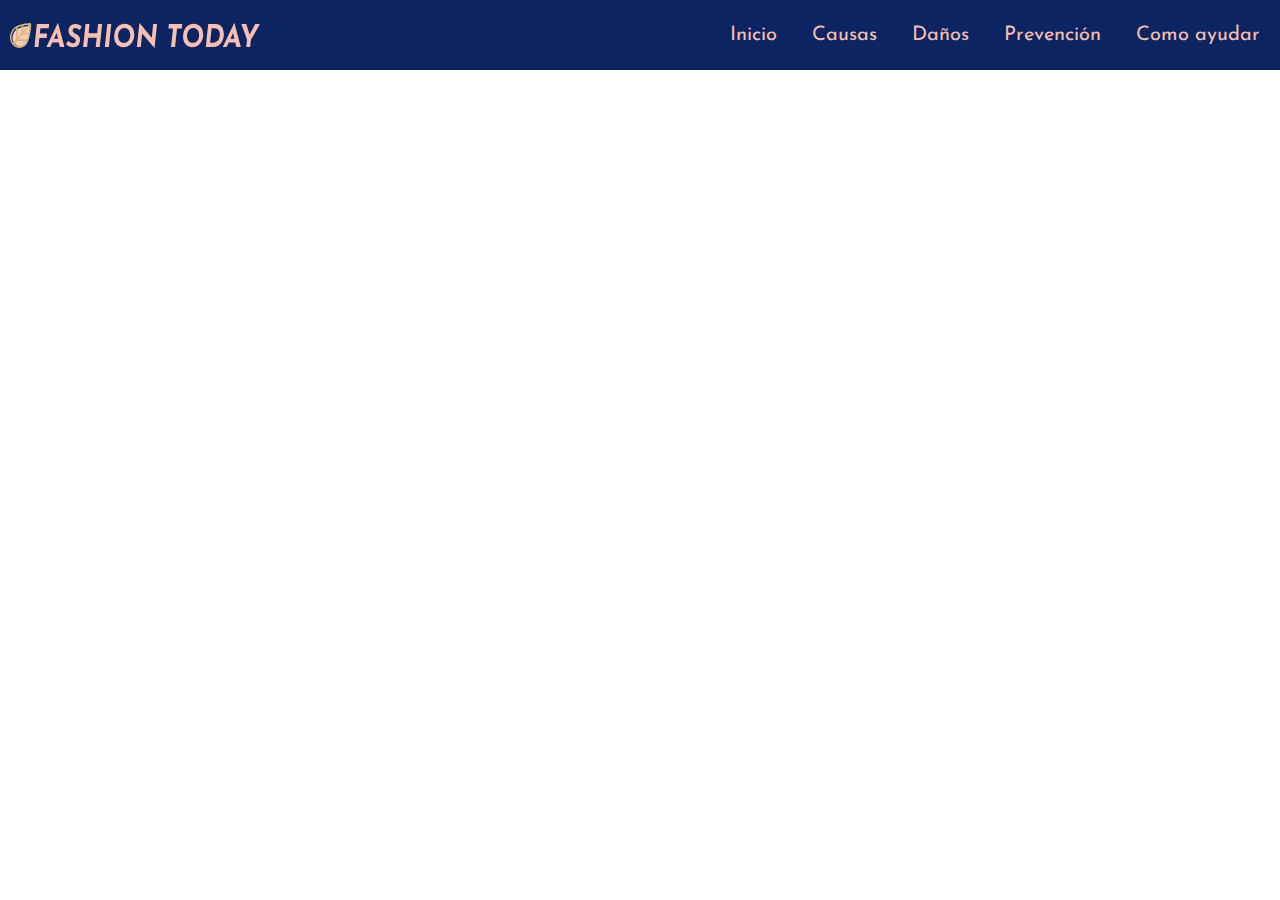
==== index.html @ 8b867f00 "Add files via upload" ====
<!DOCTYPE html>
<html lang="es">
<head>
    <meta charset="UTF-8">
    <meta http-equiv="X-UA-Compatible" content="IE=edge">
    <meta name="viewport" content="width=device-width, initial-scale=1.0">
    <title>Fashion Today</title>
    <!-- Custon Style -->
    <link rel="stylesheet" href="style.css">
    <!-- Icono -->
    <link rel="icon" href="media/HojaLogo.png">
    <!-- Josefin Sans -->
    <link rel="preconnect" href="https://fonts.googleapis.com">
    <link rel="preconnect" href="https://fonts.gstatic.com" crossorigin>
    <link href="https://fonts.googleapis.com/css2?family=Josefin+Sans&display=swap" rel="stylesheet">
    
</head>
<body>
    <div class="nav-container">
        <nav class="seccion1-nav">
            <div class="seccion1-img">
                <svg class="nav-img" xmlns="http://www.w3.org/2000/svg" xmlns:xlink="http://www.w3.org/1999/xlink" viewBox="306.2462 257.6844 651.5076 55.6311" width="651.5076" height="55.6311" preserveAspectRatio="none"><defs/><style>.companyName01f281cb-2242-438c-acd5-b2efd88cdcb4 {fill:#F7BFB2;fill-opacity:1;}.icon101f281cb-2242-438c-acd5-b2efd88cdcb4 {fill:#FDC8BC;fill-opacity:1;}.icon201f281cb-2242-438c-acd5-b2efd88cdcb4 {fill:#D2BB7A;fill-opacity:1;}.icon3-str01f281cb-2242-438c-acd5-b2efd88cdcb4 {stroke:#8F8F8F;stroke-opacity:1;}.icon301f281cb-2242-438c-acd5-b2efd88cdcb4 {fill:#8F8F8F;fill-opacity:1;}</style><g opacity="1" transform="rotate(0 369.8771 257.6844)"> <svg width="587.8767" height="55.6311" x="369.8771" y="257.6844" version="1.1" preserveAspectRatio="none" viewBox="2.6 -30.6 336.03999999999996 31.8"> <g transform="matrix(1 0 0 1 0 0)" class="companyName01f281cb-2242-438c-acd5-b2efd88cdcb4"><path id="id-01f281cb-2242-438c-acd5-b2efd88cdcb4D6z1nYkh13" d="M6.20-29.44L24.60-29.44L23.92-23.92L11.52-23.92L10.72-17.12L21.44-17.12L20.72-11.56L10-11.56L8.60 0L2.60 0L6.20-29.44Z M40.60 0L39.04-5.76L29.28-5.76L26.16 0L20.44 0L37.48-30.60L37.80-30.60L47.32 0L40.60 0ZM31.88-10.64L37.72-10.64L35.76-17.80L31.88-10.64Z M70.28-21.80Q66.36-24.32 63.44-24.32L63.44-24.32Q59.84-24.32 59.48-21.52L59.48-21.52Q59.28-20.12 60.68-18.96Q62.08-17.80 64.56-16.72L64.56-16.72Q67.36-15.44 68.96-13.72Q70.56-12 70.56-8.96L70.56-8.96Q70.56-8.04 70.48-7.56L70.48-7.56Q70.20-5.40 68.92-3.62Q67.64-1.84 65.42-0.78Q63.20 0.28 60.32 0.28L60.32 0.28Q57.48 0.28 54.72-0.68Q51.96-1.64 49.68-3.52L49.68-3.52L52.80-7.88Q54.28-6.56 56.32-5.72Q58.36-4.88 59.96-4.88L59.96-4.88Q61.72-4.88 62.98-5.58Q64.24-6.28 64.44-7.92L64.44-7.92Q64.68-10.20 60.64-12.12L60.64-12.12Q58.44-13.16 56.98-14.08Q55.52-15 54.44-16.54Q53.36-18.08 53.36-20.28L53.36-20.28Q53.36-20.64 53.44-21.44L53.44-21.44Q53.88-25.24 56.66-27.40Q59.44-29.56 63.64-29.48L63.64-29.48Q66.88-29.28 68.98-28.42Q71.08-27.56 73.04-26.08L73.04-26.08L70.28-21.80Z M103.48-29.44L99.88 0L93.88 0L95.36-11.96L82.60-11.96L81.12 0L75.12 0L78.72-29.44L84.72-29.44L83.28-17.64L96.04-17.64L97.48-29.44L103.48-29.44Z M111.12-29.44L117.12-29.44L113.52 0L107.52 0L111.12-29.44Z M135.40 0.28Q131.84 0.28 128.60-1.24Q125.36-2.76 123.32-5.90Q121.28-9.04 121.28-13.72L121.28-13.72Q121.28-17.48 123.10-21.18Q124.92-24.88 128.56-27.30Q132.20-29.72 137.28-29.72L137.28-29.72Q140.84-29.72 144.08-28.20Q147.32-26.68 149.36-23.54Q151.40-20.40 151.40-15.72L151.40-15.72Q151.40-11.96 149.58-8.26Q147.76-4.56 144.12-2.14Q140.48 0.28 135.40 0.28L135.40 0.28ZM135.48-5.32Q138.88-5.32 141.12-6.86Q143.36-8.40 144.38-10.70Q145.40-13 145.40-15.40L145.40-15.40Q145.40-17.72 144.32-19.72Q143.24-21.72 141.32-22.92Q139.40-24.12 137.04-24.12L137.04-24.12Q133.64-24.12 131.44-22.60Q129.24-21.08 128.26-18.76Q127.28-16.44 127.28-14.04L127.28-14.04Q127.28-11.72 128.32-9.72Q129.36-7.72 131.24-6.52Q133.12-5.32 135.48-5.32L135.48-5.32Z M179.48-29.44L185.32-29.44L181.56 1.20L181.40 1.20L163.08-17.40L161.08 0L155.20 0L158.96-30.60L159.20-30.60L177.44-11.68L179.48-29.44Z M202.96-29.44L222.80-29.44L222.08-23.72L215.04-23.72L212.12 0L206.12 0L209.04-23.72L202.24-23.72L202.96-29.44Z M238.04 0.28Q234.48 0.28 231.24-1.24Q228-2.76 225.96-5.90Q223.92-9.04 223.92-13.72L223.92-13.72Q223.92-17.48 225.74-21.18Q227.56-24.88 231.20-27.30Q234.84-29.72 239.92-29.72L239.92-29.72Q243.48-29.72 246.72-28.20Q249.96-26.68 252-23.54Q254.04-20.40 254.04-15.72L254.04-15.72Q254.04-11.96 252.22-8.26Q250.40-4.56 246.76-2.14Q243.12 0.28 238.04 0.28L238.04 0.28ZM238.12-5.32Q241.52-5.32 243.76-6.86Q246-8.40 247.02-10.70Q248.04-13 248.04-15.40L248.04-15.40Q248.04-17.72 246.96-19.72Q245.88-21.72 243.96-22.92Q242.04-24.12 239.68-24.12L239.68-24.12Q236.28-24.12 234.08-22.60Q231.88-21.08 230.90-18.76Q229.92-16.44 229.92-14.04L229.92-14.04Q229.92-11.72 230.96-9.72Q232-7.72 233.88-6.52Q235.76-5.32 238.12-5.32L238.12-5.32Z M257.88 0L261.48-29.44L271.88-29.44Q276.40-29.44 279.28-27.64Q282.16-25.84 283.46-22.92Q284.76-20 284.76-16.44L284.76-16.44Q284.76-15.36 284.64-14.20L284.64-14.20Q284.16-9.96 281.96-6.72Q279.76-3.48 276.44-1.74Q273.12 0 269.40 0L269.40 0L257.88 0ZM264.36-5.60L269.08-5.60Q273.08-5.60 275.66-7.92Q278.24-10.24 278.72-14.60L278.72-14.60Q278.84-15.44 278.84-16.20L278.84-16.20Q278.84-19.12 277.58-20.82Q276.32-22.52 274.60-23.20Q272.88-23.88 271.32-23.88L271.32-23.88L266.60-23.88L264.36-5.60Z M303.36 0L301.80-5.76L292.04-5.76L288.92 0L283.20 0L300.24-30.60L300.56-30.60L310.08 0L303.36 0ZM294.64-10.64L300.48-10.64L298.52-17.80L294.64-10.64Z M331.48-29.44L338.64-29.44L325.12-9.16L324.00 0L318.20 0L319.32-9.16L310.96-29.44L318.12-29.44L323.20-15.84L331.48-29.44Z"/></g> </svg> </g><g opacity="1" transform="rotate(0 306.2462 257.6844)"> <svg width="55.6309" height="55.6311" x="306.2462" y="257.6844" version="1.1" preserveAspectRatio="none" viewBox="40.99957275390625 40.999942779541016 117.99992370605467 118.00006103515624"> <g transform="matrix(1 0 0 1 0 0)"><g><path d="M129.032 136.545c-17.903 17.896-44.485 20.339-62.081 2.749s-15.153-44.162 2.75-62.059c8.024-8.021 24.401-14.232 41.244-17.434 20.737-3.942 37.791-4.841 37.791-4.841 1.498-.079 2.636 1.08 2.53 2.576.001 0-4.331 61.113-22.234 79.009z" data-color="1" class="icon101f281cb-2242-438c-acd5-b2efd88cdcb4"/><path d="M157.157 42.921c-1.294-1.316-3.129-1.993-5.001-1.915-.82.044-20.376 1.113-44.02 5.608-21.76 4.136-40.135 11.987-49.155 21.004-22.721 22.712-24.069 55.618-3.136 76.543C65.774 154.086 78.398 159 91.354 159c14.357 0 29.119-6.036 41.062-17.974 21.249-21.241 26.36-90.149 26.567-93.074.132-1.881-.533-3.714-1.826-5.031zm-43.959 11.076c12.683-2.266 24.031-3.532 31.254-4.193l-31.254 31.242V53.997zm-8.181 35.227L82.743 111.49V62.444c6.479-2.694 14.041-5.025 22.274-6.836v33.616zm5.764 5.802h32.882c-1.777 7.763-3.95 15.466-6.585 22.266H88.507l22.274-22.266zm8.181-8.178l31.069-31.058c-.795 7.421-2.248 18.91-4.63 31.058h-26.439zM64.765 73.399c2.46-2.459 5.782-4.831 9.797-7.049v53.317l-15.675 15.669c-14.666-17.675-12.465-43.599 5.878-61.937zm61.866 61.845c-18.345 18.335-44.279 20.534-61.96 5.875l15.655-15.649h53.095c-2.038 3.917-4.29 7.275-6.79 9.774z" data-color="2" class="icon201f281cb-2242-438c-acd5-b2efd88cdcb4"/></g></g> </svg> </g></svg>
            </div>
            <div class="iconContainer">
                <i class="icono fas fa-list"></i>
            </div>
            <div class="aContainer">
                <a class="nav-item" href="#">Inicio</a>
                <a class="nav-item portafolio" href="#portafolio">Causas</a>
                <a class="nav-item" href="#skillSet">Daños</a>
                <a class="nav-item" href="#contacto">Prevención</a> 
                <a class="nav-item" href="#contacto">Como ayudar</a> 
            </div>
        </nav>
    </div>
    
    <!-- <header class="showcase-img">
        <div class="showcase-p">
            <h2>Daños que causa la producción masiva en la actualidad</h2>
            <p>Lorem ipsum dolor sit, amet consectetur adipisicing elit. Earum labore officiis laboriosam eos eaque cupiditate</p>
        </div>
    </header>
    
    <div class="seccion1">
        <h2>¿Qué es la produccion masiva? </h2>
        <p>Lorem ipsum dolor sit amet consectetur adipisicing elit. Ab, deleniti corporis, vero minima temporibus quo adipisci incidunt repudiandae sint</p>

    </div>
     -->

    <script src="main.js"></script>
</body>
</html>
---- style.css ----
*{
    margin: 0;
    padding: 0;
    box-sizing: border-box;
    font-family: 'Josefin Sans', sans-serif;
}
:root{
    --a: #FD7272;
    --b:#FC427B;
    --c:#ffcccc;
    --d:#A3CB38;
    --e:#f8c291;
    --f:#b8e994;
    --g:#0c2461;
    --h:#F8EFBA;
    --i:#B33771;

    --j:#b8e994;
    --k:#f8c291;
    --l:#ffb8b8;
    --m:;
    --n:;
    --o:;
    --p:;
    --colorLogo: rgb(247,191,178);



    --letra-header:#f5f6fa;
    --color-electromagnet:#2f3640;
    --color-electromagnet2:#474e56;
    --desenfoque-color:rgba(1,1,1,0.5);
    --color-nav:rgb(1,7,14);   
    --desenfoque-blur:blur(10px);
    --size-Titulos:35px;
    --html-bar:40%;
    --css-bar:35%;
    --js-bar:15%;
}
/* Navegacion */

.seccion1{
    position: sticky; /*Esto sirve para agregar un nav fijo cuando llegue a cierta posicion*/
    top: 0;
}
.seccion1-nav{
    background: var(--g);
    height: 70px;
    text-align: right;

    display: flex;
    align-items: center;
}
.nav-img{
    width: 250px;
    height: 25px;
    margin-left: 10px;
}
.seccion1-img{
    display: flex;
    align-items:center;
    flex-grow: 1;
}
.nav-item{
    font-size: 20px;
    text-decoration: none;
    color: var(--colorLogo);
    padding: 5px 10px 5px 10px;
    margin-right: 10px;
    transition: .2s;
}
.nav-item:hover{
    border-bottom: 4px solid white;
    border-radius: 3px;
    background:var(--colorLogo);
    color: white;
}
.iconContainer{
    visibility: hidden;
}







/* .showcase-img{
    background: url("media/fondoProduccion.jpg") no-repeat center center/cover ;
    height: 300px;
    width: 70%;
    margin: 0 auto;
    border-radius: 8px;
}
.showcase-p{
    color:  rgb(48,44,77);
    width: 100%;
    margin: 0 auto;
} */
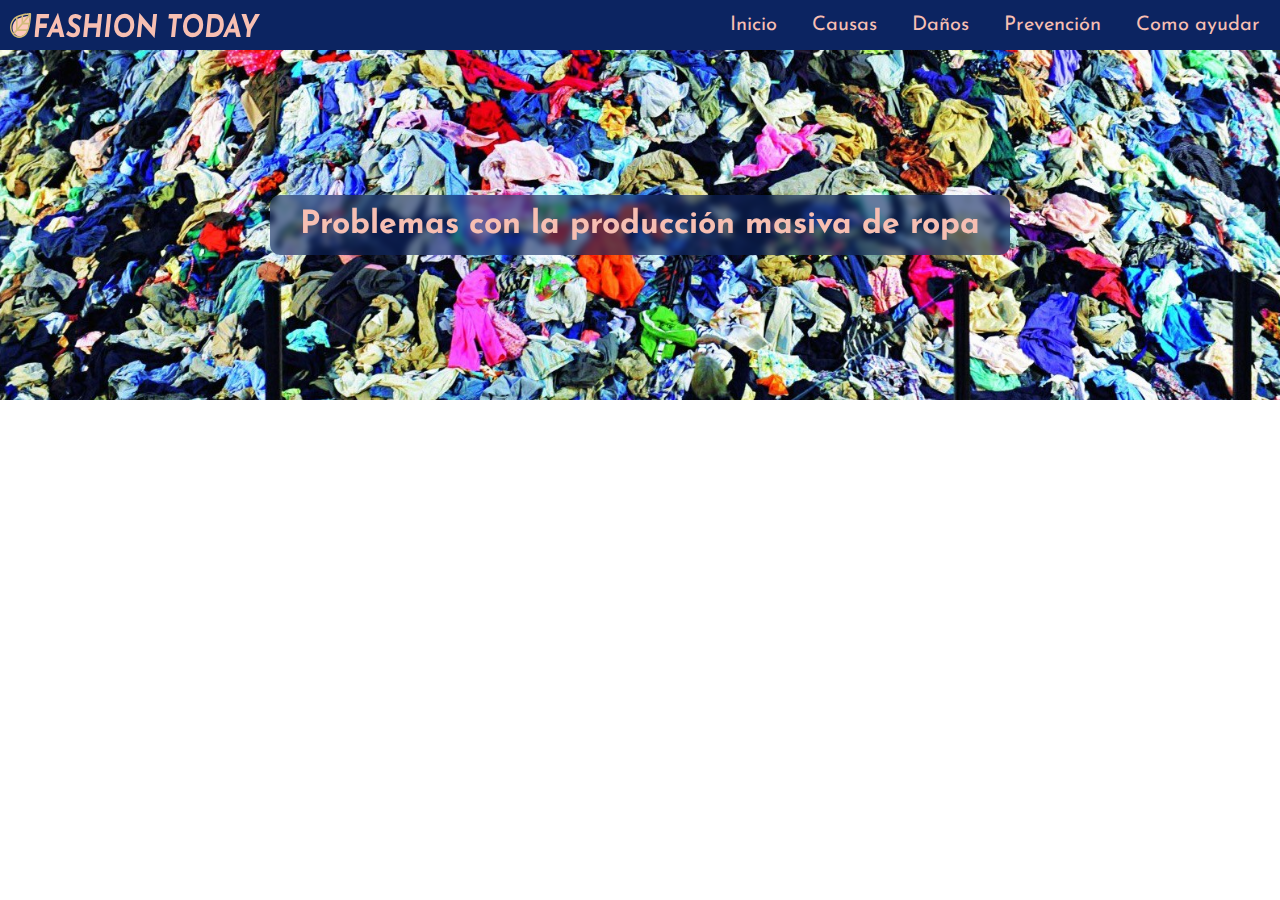
==== commit 248ab986: "Add files via upload" ====
--- a/index.html
+++ b/index.html
@@ -13,6 +13,8 @@
     <link rel="preconnect" href="https://fonts.googleapis.com">
     <link rel="preconnect" href="https://fonts.gstatic.com" crossorigin>
     <link href="https://fonts.googleapis.com/css2?family=Josefin+Sans&display=swap" rel="stylesheet">
+    <!-- Font awesome -->
+    <link rel="stylesheet" href="https://cdnjs.cloudflare.com/ajax/libs/font-awesome/5.15.3/css/all.min.css">
     
 </head>
 <body>
@@ -20,6 +22,9 @@
         <nav class="seccion1-nav">
             <div class="seccion1-img">
                 <svg class="nav-img" xmlns="http://www.w3.org/2000/svg" xmlns:xlink="http://www.w3.org/1999/xlink" viewBox="306.2462 257.6844 651.5076 55.6311" width="651.5076" height="55.6311" preserveAspectRatio="none"><defs/><style>.companyName01f281cb-2242-438c-acd5-b2efd88cdcb4 {fill:#F7BFB2;fill-opacity:1;}.icon101f281cb-2242-438c-acd5-b2efd88cdcb4 {fill:#FDC8BC;fill-opacity:1;}.icon201f281cb-2242-438c-acd5-b2efd88cdcb4 {fill:#D2BB7A;fill-opacity:1;}.icon3-str01f281cb-2242-438c-acd5-b2efd88cdcb4 {stroke:#8F8F8F;stroke-opacity:1;}.icon301f281cb-2242-438c-acd5-b2efd88cdcb4 {fill:#8F8F8F;fill-opacity:1;}</style><g opacity="1" transform="rotate(0 369.8771 257.6844)"> <svg width="587.8767" height="55.6311" x="369.8771" y="257.6844" version="1.1" preserveAspectRatio="none" viewBox="2.6 -30.6 336.03999999999996 31.8"> <g transform="matrix(1 0 0 1 0 0)" class="companyName01f281cb-2242-438c-acd5-b2efd88cdcb4"><path id="id-01f281cb-2242-438c-acd5-b2efd88cdcb4D6z1nYkh13" d="M6.20-29.44L24.60-29.44L23.92-23.92L11.52-23.92L10.72-17.12L21.44-17.12L20.72-11.56L10-11.56L8.60 0L2.60 0L6.20-29.44Z M40.60 0L39.04-5.76L29.28-5.76L26.16 0L20.44 0L37.48-30.60L37.80-30.60L47.32 0L40.60 0ZM31.88-10.64L37.72-10.64L35.76-17.80L31.88-10.64Z M70.28-21.80Q66.36-24.32 63.44-24.32L63.44-24.32Q59.84-24.32 59.48-21.52L59.48-21.52Q59.28-20.12 60.68-18.96Q62.08-17.80 64.56-16.72L64.56-16.72Q67.36-15.44 68.96-13.72Q70.56-12 70.56-8.96L70.56-8.96Q70.56-8.04 70.48-7.56L70.48-7.56Q70.20-5.40 68.92-3.62Q67.64-1.84 65.42-0.78Q63.20 0.28 60.32 0.28L60.32 0.28Q57.48 0.28 54.72-0.68Q51.96-1.64 49.68-3.52L49.68-3.52L52.80-7.88Q54.28-6.56 56.32-5.72Q58.36-4.88 59.96-4.88L59.96-4.88Q61.72-4.88 62.98-5.58Q64.24-6.28 64.44-7.92L64.44-7.92Q64.68-10.20 60.64-12.12L60.64-12.12Q58.44-13.16 56.98-14.08Q55.52-15 54.44-16.54Q53.36-18.08 53.36-20.28L53.36-20.28Q53.36-20.64 53.44-21.44L53.44-21.44Q53.88-25.24 56.66-27.40Q59.44-29.56 63.64-29.48L63.64-29.48Q66.88-29.28 68.98-28.42Q71.08-27.56 73.04-26.08L73.04-26.08L70.28-21.80Z M103.48-29.44L99.88 0L93.88 0L95.36-11.96L82.60-11.96L81.12 0L75.12 0L78.72-29.44L84.72-29.44L83.28-17.64L96.04-17.64L97.48-29.44L103.48-29.44Z M111.12-29.44L117.12-29.44L113.52 0L107.52 0L111.12-29.44Z M135.40 0.28Q131.84 0.28 128.60-1.24Q125.36-2.76 123.32-5.90Q121.28-9.04 121.28-13.72L121.28-13.72Q121.28-17.48 123.10-21.18Q124.92-24.88 128.56-27.30Q132.20-29.72 137.28-29.72L137.28-29.72Q140.84-29.72 144.08-28.20Q147.32-26.68 149.36-23.54Q151.40-20.40 151.40-15.72L151.40-15.72Q151.40-11.96 149.58-8.26Q147.76-4.56 144.12-2.14Q140.48 0.28 135.40 0.28L135.40 0.28ZM135.48-5.32Q138.88-5.32 141.12-6.86Q143.36-8.40 144.38-10.70Q145.40-13 145.40-15.40L145.40-15.40Q145.40-17.72 144.32-19.72Q143.24-21.72 141.32-22.92Q139.40-24.12 137.04-24.12L137.04-24.12Q133.64-24.12 131.44-22.60Q129.24-21.08 128.26-18.76Q127.28-16.44 127.28-14.04L127.28-14.04Q127.28-11.72 128.32-9.72Q129.36-7.72 131.24-6.52Q133.12-5.32 135.48-5.32L135.48-5.32Z M179.48-29.44L185.32-29.44L181.56 1.20L181.40 1.20L163.08-17.40L161.08 0L155.20 0L158.96-30.60L159.20-30.60L177.44-11.68L179.48-29.44Z M202.96-29.44L222.80-29.44L222.08-23.72L215.04-23.72L212.12 0L206.12 0L209.04-23.72L202.24-23.72L202.96-29.44Z M238.04 0.28Q234.48 0.28 231.24-1.24Q228-2.76 225.96-5.90Q223.92-9.04 223.92-13.72L223.92-13.72Q223.92-17.48 225.74-21.18Q227.56-24.88 231.20-27.30Q234.84-29.72 239.92-29.72L239.92-29.72Q243.48-29.72 246.72-28.20Q249.96-26.68 252-23.54Q254.04-20.40 254.04-15.72L254.04-15.72Q254.04-11.96 252.22-8.26Q250.40-4.56 246.76-2.14Q243.12 0.28 238.04 0.28L238.04 0.28ZM238.12-5.32Q241.52-5.32 243.76-6.86Q246-8.40 247.02-10.70Q248.04-13 248.04-15.40L248.04-15.40Q248.04-17.72 246.96-19.72Q245.88-21.72 243.96-22.92Q242.04-24.12 239.68-24.12L239.68-24.12Q236.28-24.12 234.08-22.60Q231.88-21.08 230.90-18.76Q229.92-16.44 229.92-14.04L229.92-14.04Q229.92-11.72 230.96-9.72Q232-7.72 233.88-6.52Q235.76-5.32 238.12-5.32L238.12-5.32Z M257.88 0L261.48-29.44L271.88-29.44Q276.40-29.44 279.28-27.64Q282.16-25.84 283.46-22.92Q284.76-20 284.76-16.44L284.76-16.44Q284.76-15.36 284.64-14.20L284.64-14.20Q284.16-9.96 281.96-6.72Q279.76-3.48 276.44-1.74Q273.12 0 269.40 0L269.40 0L257.88 0ZM264.36-5.60L269.08-5.60Q273.08-5.60 275.66-7.92Q278.24-10.24 278.72-14.60L278.72-14.60Q278.84-15.44 278.84-16.20L278.84-16.20Q278.84-19.12 277.58-20.82Q276.32-22.52 274.60-23.20Q272.88-23.88 271.32-23.88L271.32-23.88L266.60-23.88L264.36-5.60Z M303.36 0L301.80-5.76L292.04-5.76L288.92 0L283.20 0L300.24-30.60L300.56-30.60L310.08 0L303.36 0ZM294.64-10.64L300.48-10.64L298.52-17.80L294.64-10.64Z M331.48-29.44L338.64-29.44L325.12-9.16L324.00 0L318.20 0L319.32-9.16L310.96-29.44L318.12-29.44L323.20-15.84L331.48-29.44Z"/></g> </svg> </g><g opacity="1" transform="rotate(0 306.2462 257.6844)"> <svg width="55.6309" height="55.6311" x="306.2462" y="257.6844" version="1.1" preserveAspectRatio="none" viewBox="40.99957275390625 40.999942779541016 117.99992370605467 118.00006103515624"> <g transform="matrix(1 0 0 1 0 0)"><g><path d="M129.032 136.545c-17.903 17.896-44.485 20.339-62.081 2.749s-15.153-44.162 2.75-62.059c8.024-8.021 24.401-14.232 41.244-17.434 20.737-3.942 37.791-4.841 37.791-4.841 1.498-.079 2.636 1.08 2.53 2.576.001 0-4.331 61.113-22.234 79.009z" data-color="1" class="icon101f281cb-2242-438c-acd5-b2efd88cdcb4"/><path d="M157.157 42.921c-1.294-1.316-3.129-1.993-5.001-1.915-.82.044-20.376 1.113-44.02 5.608-21.76 4.136-40.135 11.987-49.155 21.004-22.721 22.712-24.069 55.618-3.136 76.543C65.774 154.086 78.398 159 91.354 159c14.357 0 29.119-6.036 41.062-17.974 21.249-21.241 26.36-90.149 26.567-93.074.132-1.881-.533-3.714-1.826-5.031zm-43.959 11.076c12.683-2.266 24.031-3.532 31.254-4.193l-31.254 31.242V53.997zm-8.181 35.227L82.743 111.49V62.444c6.479-2.694 14.041-5.025 22.274-6.836v33.616zm5.764 5.802h32.882c-1.777 7.763-3.95 15.466-6.585 22.266H88.507l22.274-22.266zm8.181-8.178l31.069-31.058c-.795 7.421-2.248 18.91-4.63 31.058h-26.439zM64.765 73.399c2.46-2.459 5.782-4.831 9.797-7.049v53.317l-15.675 15.669c-14.666-17.675-12.465-43.599 5.878-61.937zm61.866 61.845c-18.345 18.335-44.279 20.534-61.96 5.875l15.655-15.649h53.095c-2.038 3.917-4.29 7.275-6.79 9.774z" data-color="2" class="icon201f281cb-2242-438c-acd5-b2efd88cdcb4"/></g></g> </svg> </g></svg>
+            </div>
+            <div class="seccion1-img2">
+                <svg class="nav-img2" xmlns="http://www.w3.org/2000/svg" xmlns:xlink="http://www.w3.org/1999/xlink" viewBox="437.2457 408.1278 130.7437 130.7443" width="130.7437" height="130.7443" preserveAspectRatio="none"><defs/><style>.companyName7984eb50-376e-402a-8617-f8413b27dee9 {fill:#F7BFB2;fill-opacity:1;}.icon17984eb50-376e-402a-8617-f8413b27dee9 {fill:#FDC8BC;fill-opacity:1;}.icon27984eb50-376e-402a-8617-f8413b27dee9 {fill:#D2BB7A;fill-opacity:1;}.icon3-str7984eb50-376e-402a-8617-f8413b27dee9 {stroke:#8F8F8F;stroke-opacity:1;}.icon37984eb50-376e-402a-8617-f8413b27dee9 {fill:#8F8F8F;fill-opacity:1;}</style><g opacity="1" transform="rotate(0 471.0617 471.6844)"> <svg width="38.3713" height="3.6311" x="471.0617" y="471.6844" version="1.1" preserveAspectRatio="none" viewBox="2.6 -30.6 336.03999999999996 31.8"> <g transform="matrix(1 0 0 1 0 0)" class="companyName7984eb50-376e-402a-8617-f8413b27dee9"><path id="id-7984eb50-376e-402a-8617-f8413b27dee9D6z1nYkh13" d="M6.20-29.44L24.60-29.44L23.92-23.92L11.52-23.92L10.72-17.12L21.44-17.12L20.72-11.56L10-11.56L8.60 0L2.60 0L6.20-29.44Z M40.60 0L39.04-5.76L29.28-5.76L26.16 0L20.44 0L37.48-30.60L37.80-30.60L47.32 0L40.60 0ZM31.88-10.64L37.72-10.64L35.76-17.80L31.88-10.64Z M70.28-21.80Q66.36-24.32 63.44-24.32L63.44-24.32Q59.84-24.32 59.48-21.52L59.48-21.52Q59.28-20.12 60.68-18.96Q62.08-17.80 64.56-16.72L64.56-16.72Q67.36-15.44 68.96-13.72Q70.56-12 70.56-8.96L70.56-8.96Q70.56-8.04 70.48-7.56L70.48-7.56Q70.20-5.40 68.92-3.62Q67.64-1.84 65.42-0.78Q63.20 0.28 60.32 0.28L60.32 0.28Q57.48 0.28 54.72-0.68Q51.96-1.64 49.68-3.52L49.68-3.52L52.80-7.88Q54.28-6.56 56.32-5.72Q58.36-4.88 59.96-4.88L59.96-4.88Q61.72-4.88 62.98-5.58Q64.24-6.28 64.44-7.92L64.44-7.92Q64.68-10.20 60.64-12.12L60.64-12.12Q58.44-13.16 56.98-14.08Q55.52-15 54.44-16.54Q53.36-18.08 53.36-20.28L53.36-20.28Q53.36-20.64 53.44-21.44L53.44-21.44Q53.88-25.24 56.66-27.40Q59.44-29.56 63.64-29.48L63.64-29.48Q66.88-29.28 68.98-28.42Q71.08-27.56 73.04-26.08L73.04-26.08L70.28-21.80Z M103.48-29.44L99.88 0L93.88 0L95.36-11.96L82.60-11.96L81.12 0L75.12 0L78.72-29.44L84.72-29.44L83.28-17.64L96.04-17.64L97.48-29.44L103.48-29.44Z M111.12-29.44L117.12-29.44L113.52 0L107.52 0L111.12-29.44Z M135.40 0.28Q131.84 0.28 128.60-1.24Q125.36-2.76 123.32-5.90Q121.28-9.04 121.28-13.72L121.28-13.72Q121.28-17.48 123.10-21.18Q124.92-24.88 128.56-27.30Q132.20-29.72 137.28-29.72L137.28-29.72Q140.84-29.72 144.08-28.20Q147.32-26.68 149.36-23.54Q151.40-20.40 151.40-15.72L151.40-15.72Q151.40-11.96 149.58-8.26Q147.76-4.56 144.12-2.14Q140.48 0.28 135.40 0.28L135.40 0.28ZM135.48-5.32Q138.88-5.32 141.12-6.86Q143.36-8.40 144.38-10.70Q145.40-13 145.40-15.40L145.40-15.40Q145.40-17.72 144.32-19.72Q143.24-21.72 141.32-22.92Q139.40-24.12 137.04-24.12L137.04-24.12Q133.64-24.12 131.44-22.60Q129.24-21.08 128.26-18.76Q127.28-16.44 127.28-14.04L127.28-14.04Q127.28-11.72 128.32-9.72Q129.36-7.72 131.24-6.52Q133.12-5.32 135.48-5.32L135.48-5.32Z M179.48-29.44L185.32-29.44L181.56 1.20L181.40 1.20L163.08-17.40L161.08 0L155.20 0L158.96-30.60L159.20-30.60L177.44-11.68L179.48-29.44Z M202.96-29.44L222.80-29.44L222.08-23.72L215.04-23.72L212.12 0L206.12 0L209.04-23.72L202.24-23.72L202.96-29.44Z M238.04 0.28Q234.48 0.28 231.24-1.24Q228-2.76 225.96-5.90Q223.92-9.04 223.92-13.72L223.92-13.72Q223.92-17.48 225.74-21.18Q227.56-24.88 231.20-27.30Q234.84-29.72 239.92-29.72L239.92-29.72Q243.48-29.72 246.72-28.20Q249.96-26.68 252-23.54Q254.04-20.40 254.04-15.72L254.04-15.72Q254.04-11.96 252.22-8.26Q250.40-4.56 246.76-2.14Q243.12 0.28 238.04 0.28L238.04 0.28ZM238.12-5.32Q241.52-5.32 243.76-6.86Q246-8.40 247.02-10.70Q248.04-13 248.04-15.40L248.04-15.40Q248.04-17.72 246.96-19.72Q245.88-21.72 243.96-22.92Q242.04-24.12 239.68-24.12L239.68-24.12Q236.28-24.12 234.08-22.60Q231.88-21.08 230.90-18.76Q229.92-16.44 229.92-14.04L229.92-14.04Q229.92-11.72 230.96-9.72Q232-7.72 233.88-6.52Q235.76-5.32 238.12-5.32L238.12-5.32Z M257.88 0L261.48-29.44L271.88-29.44Q276.40-29.44 279.28-27.64Q282.16-25.84 283.46-22.92Q284.76-20 284.76-16.44L284.76-16.44Q284.76-15.36 284.64-14.20L284.64-14.20Q284.16-9.96 281.96-6.72Q279.76-3.48 276.44-1.74Q273.12 0 269.40 0L269.40 0L257.88 0ZM264.36-5.60L269.08-5.60Q273.08-5.60 275.66-7.92Q278.24-10.24 278.72-14.60L278.72-14.60Q278.84-15.44 278.84-16.20L278.84-16.20Q278.84-19.12 277.58-20.82Q276.32-22.52 274.60-23.20Q272.88-23.88 271.32-23.88L271.32-23.88L266.60-23.88L264.36-5.60Z M303.36 0L301.80-5.76L292.04-5.76L288.92 0L283.20 0L300.24-30.60L300.56-30.60L310.08 0L303.36 0ZM294.64-10.64L300.48-10.64L298.52-17.80L294.64-10.64Z M331.48-29.44L338.64-29.44L325.12-9.16L324.00 0L318.20 0L319.32-9.16L310.96-29.44L318.12-29.44L323.20-15.84L331.48-29.44Z"/></g> </svg> </g><g opacity="1" transform="rotate(0 437.2457 408.1278)"> <svg width="130.7437" height="130.7443" x="437.2457" y="408.1278" version="1.1" preserveAspectRatio="none" viewBox="40.99957275390625 40.999942779541016 117.99992370605467 118.00006103515624"> <g transform="matrix(1 0 0 1 0 0)"><g><path d="M129.032 136.545c-17.903 17.896-44.485 20.339-62.081 2.749s-15.153-44.162 2.75-62.059c8.024-8.021 24.401-14.232 41.244-17.434 20.737-3.942 37.791-4.841 37.791-4.841 1.498-.079 2.636 1.08 2.53 2.576.001 0-4.331 61.113-22.234 79.009z" data-color="1" class="icon17984eb50-376e-402a-8617-f8413b27dee9"/><path d="M157.157 42.921c-1.294-1.316-3.129-1.993-5.001-1.915-.82.044-20.376 1.113-44.02 5.608-21.76 4.136-40.135 11.987-49.155 21.004-22.721 22.712-24.069 55.618-3.136 76.543C65.774 154.086 78.398 159 91.354 159c14.357 0 29.119-6.036 41.062-17.974 21.249-21.241 26.36-90.149 26.567-93.074.132-1.881-.533-3.714-1.826-5.031zm-43.959 11.076c12.683-2.266 24.031-3.532 31.254-4.193l-31.254 31.242V53.997zm-8.181 35.227L82.743 111.49V62.444c6.479-2.694 14.041-5.025 22.274-6.836v33.616zm5.764 5.802h32.882c-1.777 7.763-3.95 15.466-6.585 22.266H88.507l22.274-22.266zm8.181-8.178l31.069-31.058c-.795 7.421-2.248 18.91-4.63 31.058h-26.439zM64.765 73.399c2.46-2.459 5.782-4.831 9.797-7.049v53.317l-15.675 15.669c-14.666-17.675-12.465-43.599 5.878-61.937zm61.866 61.845c-18.345 18.335-44.279 20.534-61.96 5.875l15.655-15.649h53.095c-2.038 3.917-4.29 7.275-6.79 9.774z" data-color="2" class="icon27984eb50-376e-402a-8617-f8413b27dee9"/></g></g> </svg> </g></svg>
             </div>
             <div class="iconContainer">
                 <i class="icono fas fa-list"></i>
@@ -32,21 +37,11 @@
                 <a class="nav-item" href="#contacto">Como ayudar</a> 
             </div>
         </nav>
+        
     </div>
-    
-    <!-- <header class="showcase-img">
-        <div class="showcase-p">
-            <h2>Daños que causa la producción masiva en la actualidad</h2>
-            <p>Lorem ipsum dolor sit, amet consectetur adipisicing elit. Earum labore officiis laboriosam eos eaque cupiditate</p>
-        </div>
+    <header class="header">
+        <h1 class="header-h1">Problemas con la producción masiva de ropa</h1>
     </header>
-    
-    <div class="seccion1">
-        <h2>¿Qué es la produccion masiva? </h2>
-        <p>Lorem ipsum dolor sit amet consectetur adipisicing elit. Ab, deleniti corporis, vero minima temporibus quo adipisci incidunt repudiandae sint</p>
-
-    </div>
-     -->
 
     <script src="main.js"></script>
 </body>
--- a/style.css
+++ b/style.css
@@ -18,34 +18,20 @@
     --j:#b8e994;
     --k:#f8c291;
     --l:#ffb8b8;
-    --m:;
-    --n:;
-    --o:;
-    --p:;
+
+    --desenfoque-color:rgba(12,36,97,0.6);
+    --blur:blur(3px);
     --colorLogo: rgb(247,191,178);
 
-
-
-    --letra-header:#f5f6fa;
-    --color-electromagnet:#2f3640;
-    --color-electromagnet2:#474e56;
-    --desenfoque-color:rgba(1,1,1,0.5);
-    --color-nav:rgb(1,7,14);   
-    --desenfoque-blur:blur(10px);
-    --size-Titulos:35px;
-    --html-bar:40%;
-    --css-bar:35%;
-    --js-bar:15%;
 }
 /* Navegacion */
 
-.seccion1{
-    position: sticky; /*Esto sirve para agregar un nav fijo cuando llegue a cierta posicion*/
+
+.seccion1-nav{
+    position: sticky;
     top: 0;
-}
-.seccion1-nav{
     background: var(--g);
-    height: 70px;
+    height: 50px;
     text-align: right;
 
     display: flex;
@@ -60,6 +46,12 @@
     display: flex;
     align-items:center;
     flex-grow: 1;
+}
+.seccion1-img2{
+    display: flex;
+    align-items:center;
+    flex-grow: 1;
+    display: none;
 }
 .nav-item{
     font-size: 20px;
@@ -78,7 +70,93 @@
 .iconContainer{
     visibility: hidden;
 }
+/* Header */
+.header{
+    background: url("media/fondoProduccion.jpg")no-repeat center center/cover ;;
+    height: 350px;
+    display: flex;
+    align-items: center;
+    justify-content: center;
+}
+.header-h1{
+    background: var(--desenfoque-color);
+    backdrop-filter: var(--blur);
+    color: var(--colorLogo);
+    height: 50px;
+    padding: 30px;
 
+    display: flex;
+    align-items: center;
+    justify-content: center;
+
+    border-radius: 10px ;
+}
+
+
+
+
+@media (max-width:850px) {
+    /* navegacion */
+    .seccion1-img{
+        display: none;
+    }
+    .seccion1-img2{
+        display: flex;
+    }
+    .nav-img2{
+        width: 50px;
+        height: 50px;
+        margin-left: 10px;
+    }
+    .nav-item{
+        font-size: 20px;
+        text-decoration: none;
+        color: var(--colorLogo);
+        padding: 5px 10px 5px 10px;
+        margin-right: 10px;
+        transition: none;
+        margin: 5px;
+    }
+    .nav-item:hover{
+        border-bottom: none;
+        border-radius: none;
+        background:none;
+    }
+    .seccion1-nav{
+        background: var(--g);
+        height: 70px;
+    
+        display: flex;
+        flex-wrap: wrap;
+        align-items: center;
+    }
+    .aContainer{
+        visibility: hidden;
+
+        display: flex;
+        flex-direction: column;
+        align-items: center;
+        position: absolute;
+        background: var(--g);
+        width: 100%;
+        top: 70px;
+    }
+    .iconContainer{
+        visibility: visible;
+        color: white;
+        font-size: 30px;
+        padding: 20px;
+        cursor: pointer;
+    }
+    .fa-list{
+        text-align: center;
+    }
+    .show{
+        visibility: initial;
+    }
+    
+    
+}
 
 
 
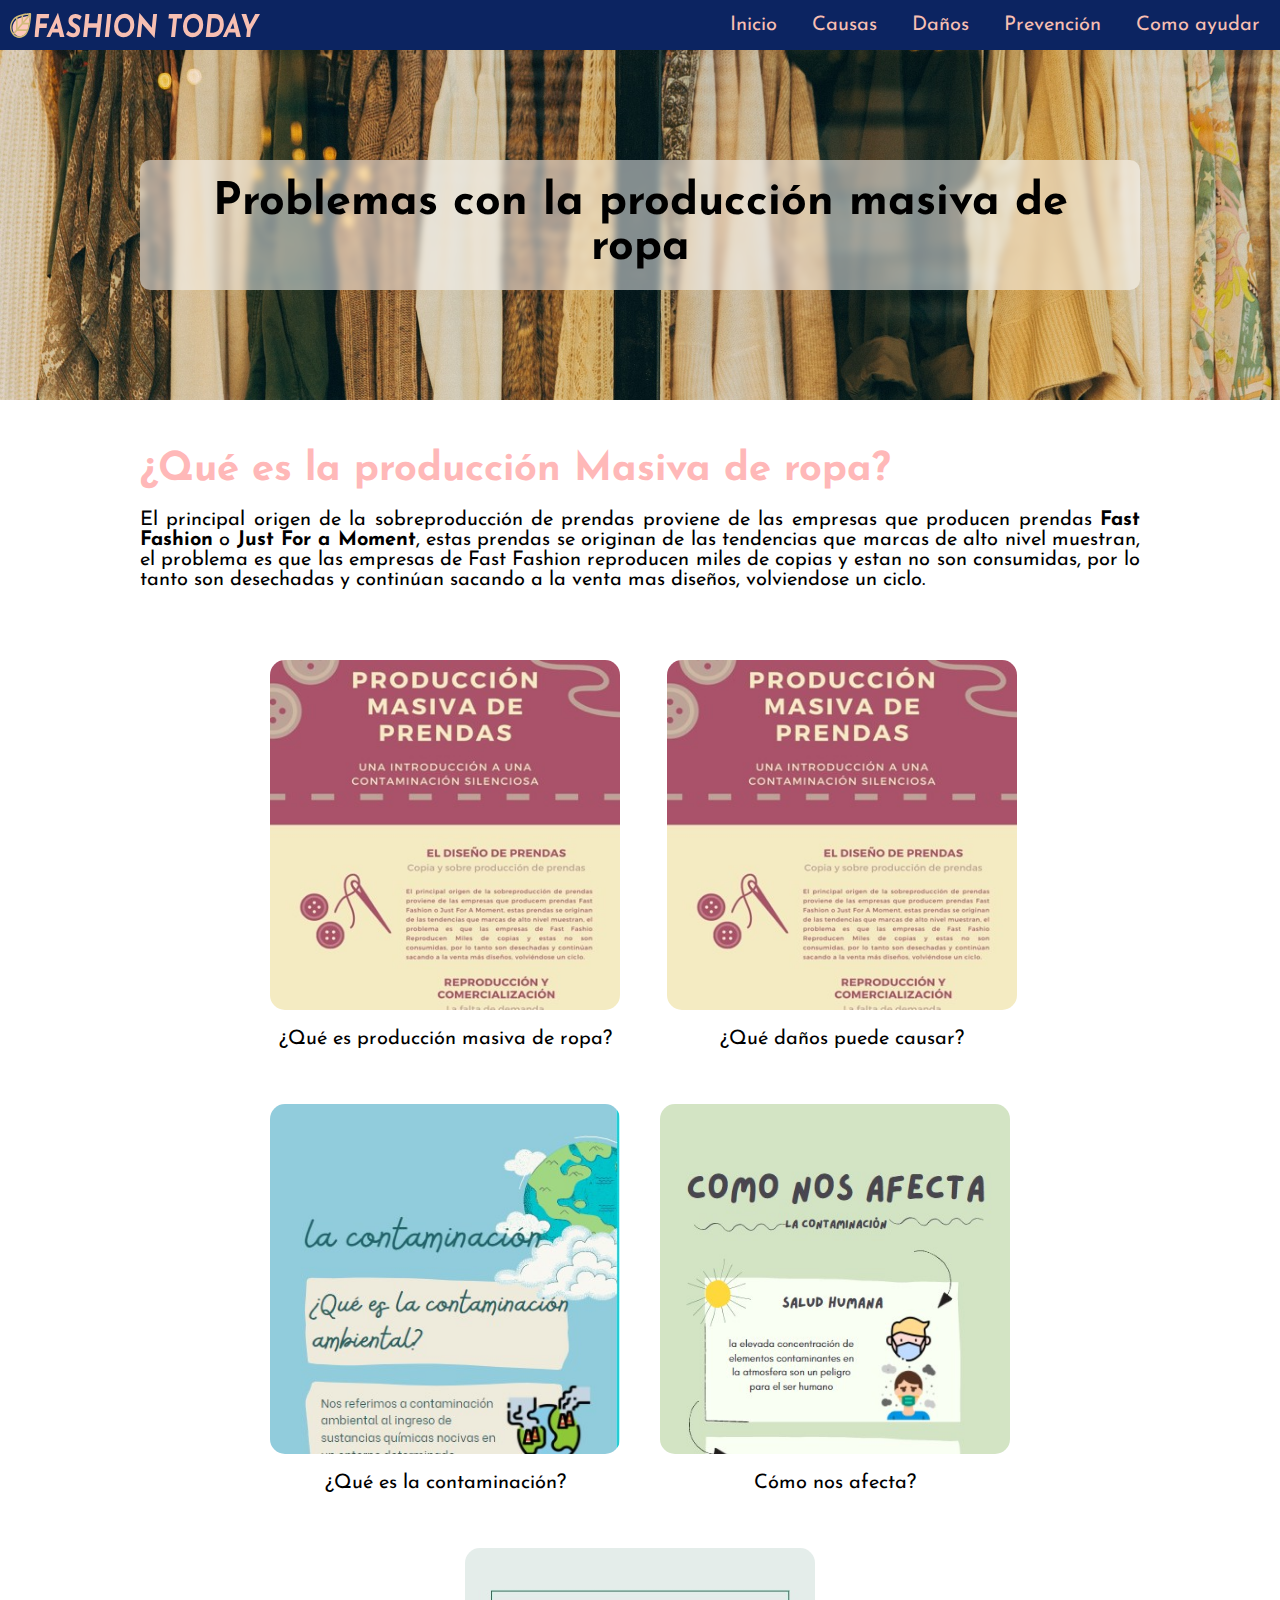
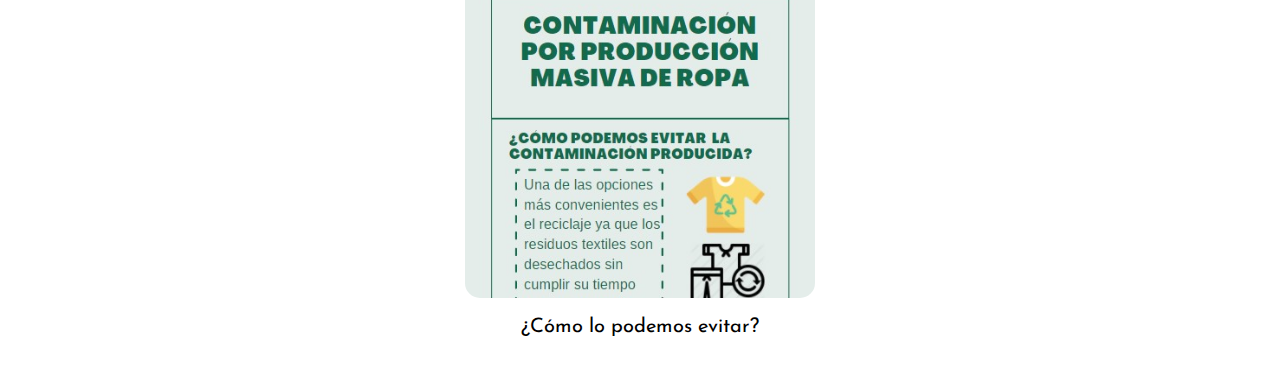
==== commit 057ab39d: "Add files via upload" ====
--- a/index.html
+++ b/index.html
@@ -31,10 +31,10 @@
             </div>
             <div class="aContainer">
                 <a class="nav-item" href="#">Inicio</a>
-                <a class="nav-item portafolio" href="#portafolio">Causas</a>
-                <a class="nav-item" href="#skillSet">Daños</a>
-                <a class="nav-item" href="#contacto">Prevención</a> 
-                <a class="nav-item" href="#contacto">Como ayudar</a> 
+                <a class="nav-item portafolio" href="#causas">Causas</a>
+                <a class="nav-item" href="#daños">Daños</a>
+                <a class="nav-item" href="#prevencion">Prevención</a> 
+                <a class="nav-item" href="#ayudar">Como ayudar</a> 
             </div>
         </nav>
         
@@ -42,6 +42,15 @@
     <header class="header">
         <h1 class="header-h1">Problemas con la producción masiva de ropa</h1>
     </header>
+    <div class="contenido">
+        <div class="seccion2">
+            <h1 class="seccion2-h1">¿Qué es la producción Masiva de ropa?</h1>
+            <p class="seccion2-p"> El principal origen de la sobreproducción de prendas proviene de las empresas que producen prendas <b>Fast Fashion</b> o <b>Just For a Moment</b>, estas prendas se originan de las tendencias que marcas de alto nivel muestran, el problema es que las empresas de Fast Fashion reproducen miles de copias y estan no son consumidas, por lo tanto son desechadas y continúan sacando a la venta mas diseños, volviendose un ciclo. </p>
+        </div>
+    </div>
+    <div class="portadas">
+    </div>
+    
 
     <script src="main.js"></script>
 </body>
--- a/style.css
+++ b/style.css
@@ -4,6 +4,7 @@
     box-sizing: border-box;
     font-family: 'Josefin Sans', sans-serif;
 }
+
 :root{
     --a: #FD7272;
     --b:#FC427B;
@@ -19,17 +20,20 @@
     --k:#f8c291;
     --l:#ffb8b8;
 
-    --desenfoque-color:rgba(12,36,97,0.6);
+    --desenfoque-color:rgba(210, 187, 122, 0.6);
     --blur:blur(3px);
+    --desenfoque-white:rgba(255,255,255,0.5);
     --colorLogo: rgb(247,191,178);
-
 }
 /* Navegacion */
 
-
-.seccion1-nav{
+.nav-container{
+    position: relative;
+    z-index: 10;
     position: sticky;
     top: 0;
+}
+.seccion1-nav{
     background: var(--g);
     height: 50px;
     text-align: right;
@@ -72,27 +76,81 @@
 }
 /* Header */
 .header{
-    background: url("media/fondoProduccion.jpg")no-repeat center center/cover ;;
+    background: url("media/FondoProduccion4.jpg")no-repeat center center/cover ;;
     height: 350px;
     display: flex;
     align-items: center;
     justify-content: center;
 }
 .header-h1{
-    background: var(--desenfoque-color);
+    background: var(--desenfoque-white);
     backdrop-filter: var(--blur);
-    color: var(--colorLogo);
-    height: 50px;
-    padding: 30px;
-
+    font-size: 45px;
+    color: black;
+    padding: 20px;
+    width: 80%;
+    max-width: 1000px;
     display: flex;
     align-items: center;
     justify-content: center;
-
+    text-align: center;
     border-radius: 10px ;
-}
-
-
+    z-index: 0;
+}
+/* Seccion 2 */
+.contenido{
+    width: 80%;
+    max-width: 1000px;
+    margin: 50px auto;
+    display: flex;
+    flex-wrap: wrap;
+}
+.seccion2-h1{
+    font-size: 40px;
+    margin: 0 0 20px 0;
+    color: var(--l);
+}
+.seccion2-p{
+    font-size: 20px;
+    text-align: justify;
+}
+/* Seccion del portafolio */
+
+.portadas{
+    display: flex;
+    flex-wrap: wrap;
+    justify-content: center;
+    width: 90%;
+    max-width: 1300px;
+    margin: 0 auto;
+}
+.portafolio-container{
+    display: flex;
+    flex-direction: column;
+
+    margin: 20px;
+    text-align: center;
+    border-radius: 15px;
+}
+.imagen{
+    width: 350px;
+    height: 350px;
+    border-radius: 15px;
+    box-shadow: 15px -15px var(--color-electromagnet);
+    transition: .3s;
+}
+.imagen:hover{
+    box-shadow: 15px -16px var(--color-electromagnet2);
+    box-shadow: 3px 4px 5px 1px rgba(0, 0, 0, 0.2);
+}
+.pregunta{
+    font-size: 20px;
+    color: black;
+    text-decoration: none;
+    padding: 15px;
+    width: 100%;
+    margin: 0 auto;
+}
 
 
 @media (max-width:850px) {
@@ -155,23 +213,19 @@
         visibility: initial;
     }
     
-    
-}
-
-
-
-
-
-
-/* .showcase-img{
-    background: url("media/fondoProduccion.jpg") no-repeat center center/cover ;
-    height: 300px;
-    width: 70%;
-    margin: 0 auto;
-    border-radius: 8px;
-}
-.showcase-p{
-    color:  rgb(48,44,77);
-    width: 100%;
-    margin: 0 auto;
-} */+    .header-h1{
+        font-size: 40px;
+    }
+    .seccion2-h1{
+        font-size: 30px;
+    }
+    .seccion2-p{
+        font-size: 20px;
+    }
+    .imagen{
+        height:280px ;
+        width:280px ;
+    }
+}
+
+
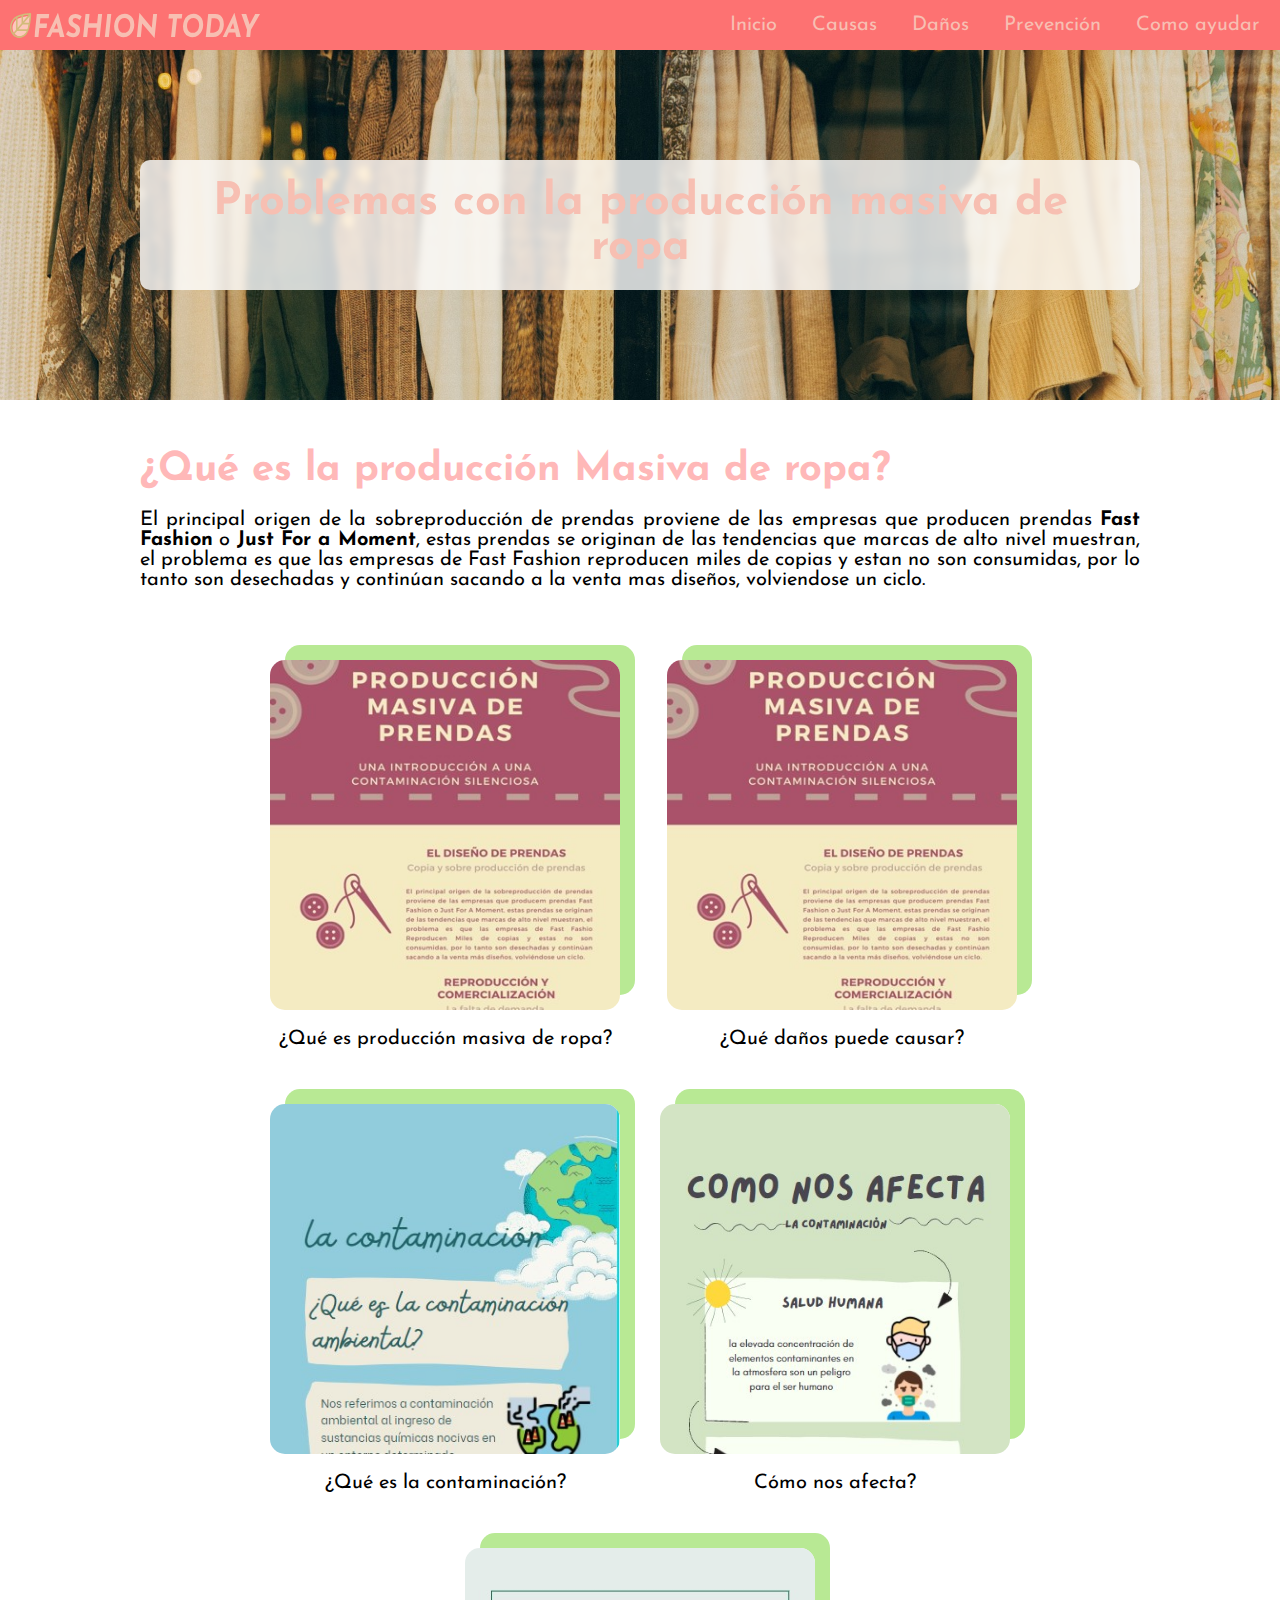
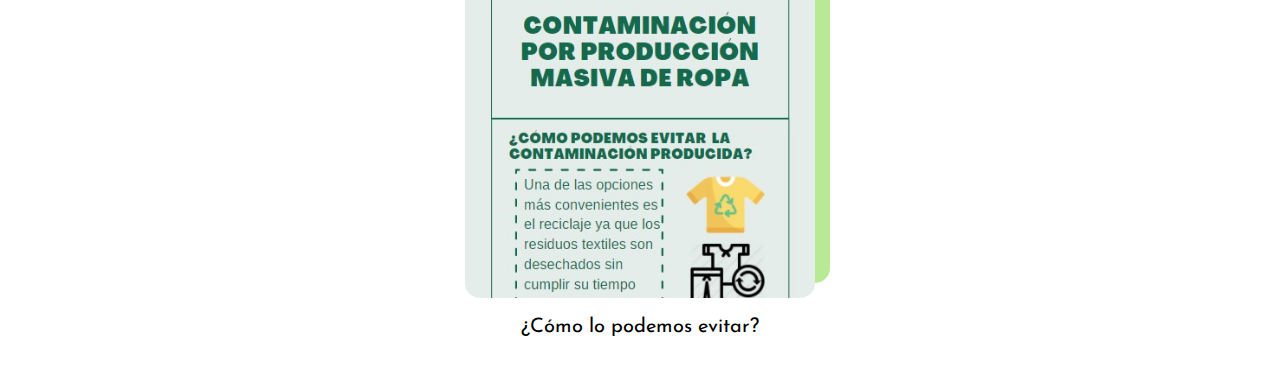
==== commit 3043c9b2: "Add files via upload" ====
--- a/index.html
+++ b/index.html
@@ -48,9 +48,11 @@
             <p class="seccion2-p"> El principal origen de la sobreproducción de prendas proviene de las empresas que producen prendas <b>Fast Fashion</b> o <b>Just For a Moment</b>, estas prendas se originan de las tendencias que marcas de alto nivel muestran, el problema es que las empresas de Fast Fashion reproducen miles de copias y estan no son consumidas, por lo tanto son desechadas y continúan sacando a la venta mas diseños, volviendose un ciclo. </p>
         </div>
     </div>
-    <div class="portadas">
+    <div class="contenido2">
+        <div class="portadas">
+        </div> 
     </div>
-    
+
 
     <script src="main.js"></script>
 </body>
--- a/style.css
+++ b/style.css
@@ -15,14 +15,13 @@
     --g:#0c2461;
     --h:#F8EFBA;
     --i:#B33771;
-
     --j:#b8e994;
     --k:#f8c291;
     --l:#ffb8b8;
-
+    --m:#2ed573;
     --desenfoque-color:rgba(210, 187, 122, 0.6);
     --blur:blur(3px);
-    --desenfoque-white:rgba(255,255,255,0.5);
+    --desenfoque-white:rgba(255, 255, 255, 0.801);
     --colorLogo: rgb(247,191,178);
 }
 /* Navegacion */
@@ -34,7 +33,7 @@
     top: 0;
 }
 .seccion1-nav{
-    background: var(--g);
+    background: var(--a);
     height: 50px;
     text-align: right;
 
@@ -86,7 +85,7 @@
     background: var(--desenfoque-white);
     backdrop-filter: var(--blur);
     font-size: 45px;
-    color: black;
+    color: var(--colorLogo);
     padding: 20px;
     width: 80%;
     max-width: 1000px;
@@ -115,7 +114,8 @@
     text-align: justify;
 }
 /* Seccion del portafolio */
-
+.contenido2{
+}
 .portadas{
     display: flex;
     flex-wrap: wrap;
@@ -136,11 +136,11 @@
     width: 350px;
     height: 350px;
     border-radius: 15px;
-    box-shadow: 15px -15px var(--color-electromagnet);
+    box-shadow: 15px -15px var(--j);
     transition: .3s;
 }
 .imagen:hover{
-    box-shadow: 15px -16px var(--color-electromagnet2);
+    box-shadow: 15px -16px var(--d);
     box-shadow: 3px 4px 5px 1px rgba(0, 0, 0, 0.2);
 }
 .pregunta{
@@ -181,7 +181,7 @@
         background:none;
     }
     .seccion1-nav{
-        background: var(--g);
+
         height: 70px;
     
         display: flex;
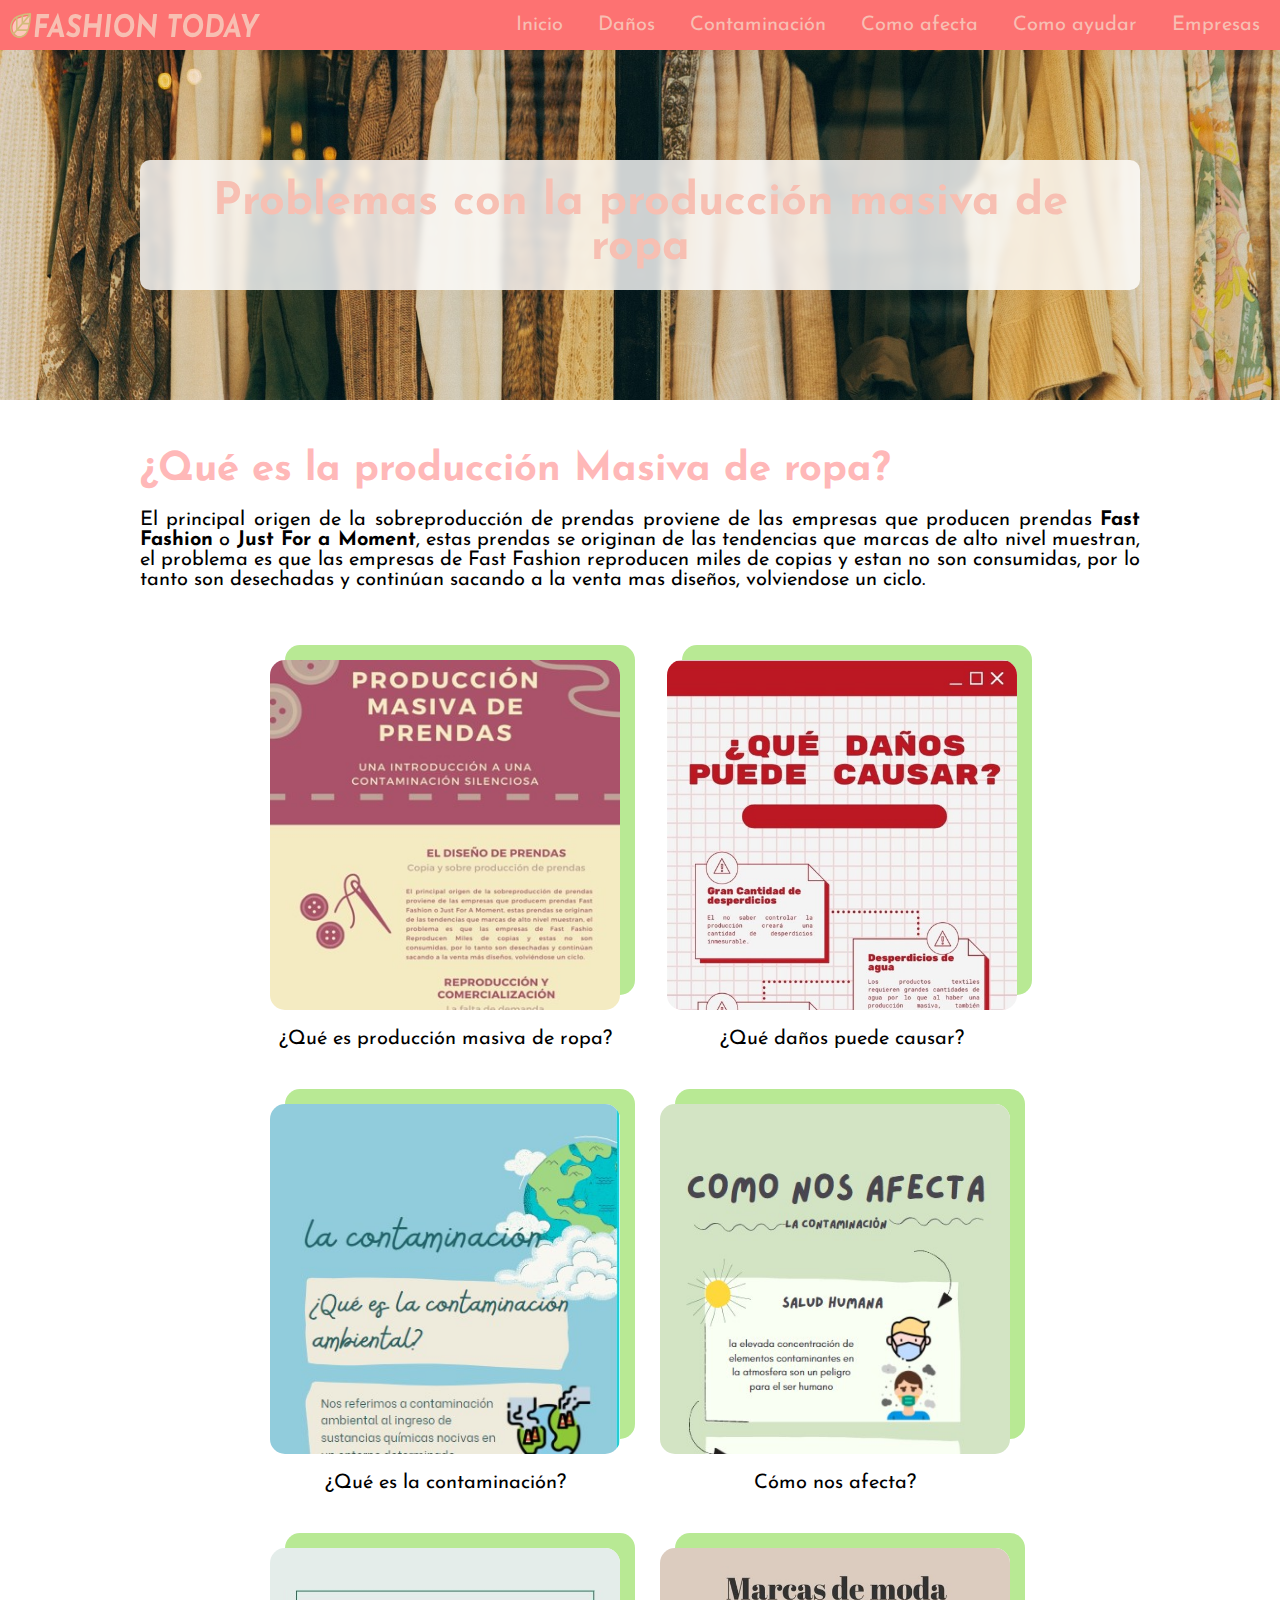
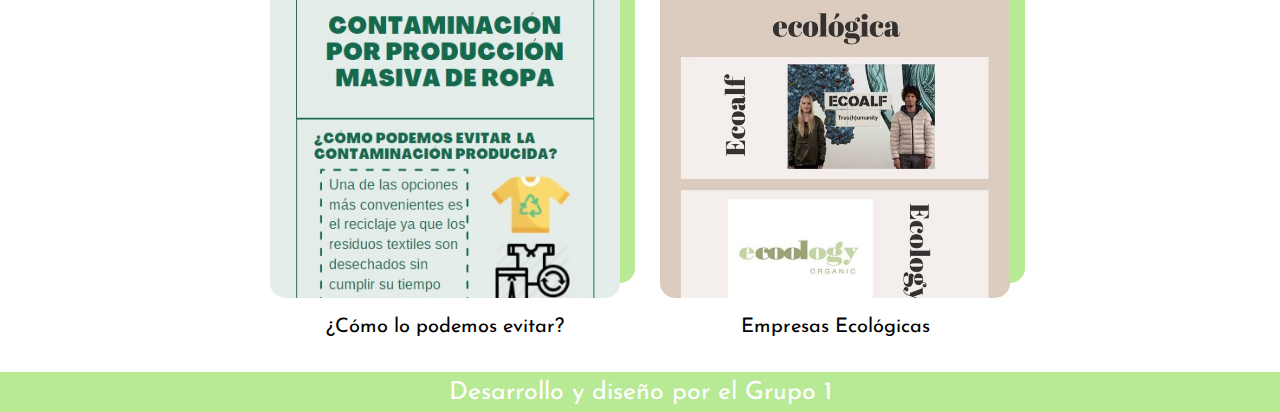
==== commit 68cf2057: "Add files via upload" ====
--- a/index.html
+++ b/index.html
@@ -21,23 +21,23 @@
     <div class="nav-container">
         <nav class="seccion1-nav">
             <div class="seccion1-img">
-                <svg class="nav-img" xmlns="http://www.w3.org/2000/svg" xmlns:xlink="http://www.w3.org/1999/xlink" viewBox="306.2462 257.6844 651.5076 55.6311" width="651.5076" height="55.6311" preserveAspectRatio="none"><defs/><style>.companyName01f281cb-2242-438c-acd5-b2efd88cdcb4 {fill:#F7BFB2;fill-opacity:1;}.icon101f281cb-2242-438c-acd5-b2efd88cdcb4 {fill:#FDC8BC;fill-opacity:1;}.icon201f281cb-2242-438c-acd5-b2efd88cdcb4 {fill:#D2BB7A;fill-opacity:1;}.icon3-str01f281cb-2242-438c-acd5-b2efd88cdcb4 {stroke:#8F8F8F;stroke-opacity:1;}.icon301f281cb-2242-438c-acd5-b2efd88cdcb4 {fill:#8F8F8F;fill-opacity:1;}</style><g opacity="1" transform="rotate(0 369.8771 257.6844)"> <svg width="587.8767" height="55.6311" x="369.8771" y="257.6844" version="1.1" preserveAspectRatio="none" viewBox="2.6 -30.6 336.03999999999996 31.8"> <g transform="matrix(1 0 0 1 0 0)" class="companyName01f281cb-2242-438c-acd5-b2efd88cdcb4"><path id="id-01f281cb-2242-438c-acd5-b2efd88cdcb4D6z1nYkh13" d="M6.20-29.44L24.60-29.44L23.92-23.92L11.52-23.92L10.72-17.12L21.44-17.12L20.72-11.56L10-11.56L8.60 0L2.60 0L6.20-29.44Z M40.60 0L39.04-5.76L29.28-5.76L26.16 0L20.44 0L37.48-30.60L37.80-30.60L47.32 0L40.60 0ZM31.88-10.64L37.72-10.64L35.76-17.80L31.88-10.64Z M70.28-21.80Q66.36-24.32 63.44-24.32L63.44-24.32Q59.84-24.32 59.48-21.52L59.48-21.52Q59.28-20.12 60.68-18.96Q62.08-17.80 64.56-16.72L64.56-16.72Q67.36-15.44 68.96-13.72Q70.56-12 70.56-8.96L70.56-8.96Q70.56-8.04 70.48-7.56L70.48-7.56Q70.20-5.40 68.92-3.62Q67.64-1.84 65.42-0.78Q63.20 0.28 60.32 0.28L60.32 0.28Q57.48 0.28 54.72-0.68Q51.96-1.64 49.68-3.52L49.68-3.52L52.80-7.88Q54.28-6.56 56.32-5.72Q58.36-4.88 59.96-4.88L59.96-4.88Q61.72-4.88 62.98-5.58Q64.24-6.28 64.44-7.92L64.44-7.92Q64.68-10.20 60.64-12.12L60.64-12.12Q58.44-13.16 56.98-14.08Q55.52-15 54.44-16.54Q53.36-18.08 53.36-20.28L53.36-20.28Q53.36-20.64 53.44-21.44L53.44-21.44Q53.88-25.24 56.66-27.40Q59.44-29.56 63.64-29.48L63.64-29.48Q66.88-29.28 68.98-28.42Q71.08-27.56 73.04-26.08L73.04-26.08L70.28-21.80Z M103.48-29.44L99.88 0L93.88 0L95.36-11.96L82.60-11.96L81.12 0L75.12 0L78.72-29.44L84.72-29.44L83.28-17.64L96.04-17.64L97.48-29.44L103.48-29.44Z M111.12-29.44L117.12-29.44L113.52 0L107.52 0L111.12-29.44Z M135.40 0.28Q131.84 0.28 128.60-1.24Q125.36-2.76 123.32-5.90Q121.28-9.04 121.28-13.72L121.28-13.72Q121.28-17.48 123.10-21.18Q124.92-24.88 128.56-27.30Q132.20-29.72 137.28-29.72L137.28-29.72Q140.84-29.72 144.08-28.20Q147.32-26.68 149.36-23.54Q151.40-20.40 151.40-15.72L151.40-15.72Q151.40-11.96 149.58-8.26Q147.76-4.56 144.12-2.14Q140.48 0.28 135.40 0.28L135.40 0.28ZM135.48-5.32Q138.88-5.32 141.12-6.86Q143.36-8.40 144.38-10.70Q145.40-13 145.40-15.40L145.40-15.40Q145.40-17.72 144.32-19.72Q143.24-21.72 141.32-22.92Q139.40-24.12 137.04-24.12L137.04-24.12Q133.64-24.12 131.44-22.60Q129.24-21.08 128.26-18.76Q127.28-16.44 127.28-14.04L127.28-14.04Q127.28-11.72 128.32-9.72Q129.36-7.72 131.24-6.52Q133.12-5.32 135.48-5.32L135.48-5.32Z M179.48-29.44L185.32-29.44L181.56 1.20L181.40 1.20L163.08-17.40L161.08 0L155.20 0L158.96-30.60L159.20-30.60L177.44-11.68L179.48-29.44Z M202.96-29.44L222.80-29.44L222.08-23.72L215.04-23.72L212.12 0L206.12 0L209.04-23.72L202.24-23.72L202.96-29.44Z M238.04 0.28Q234.48 0.28 231.24-1.24Q228-2.76 225.96-5.90Q223.92-9.04 223.92-13.72L223.92-13.72Q223.92-17.48 225.74-21.18Q227.56-24.88 231.20-27.30Q234.84-29.72 239.92-29.72L239.92-29.72Q243.48-29.72 246.72-28.20Q249.96-26.68 252-23.54Q254.04-20.40 254.04-15.72L254.04-15.72Q254.04-11.96 252.22-8.26Q250.40-4.56 246.76-2.14Q243.12 0.28 238.04 0.28L238.04 0.28ZM238.12-5.32Q241.52-5.32 243.76-6.86Q246-8.40 247.02-10.70Q248.04-13 248.04-15.40L248.04-15.40Q248.04-17.72 246.96-19.72Q245.88-21.72 243.96-22.92Q242.04-24.12 239.68-24.12L239.68-24.12Q236.28-24.12 234.08-22.60Q231.88-21.08 230.90-18.76Q229.92-16.44 229.92-14.04L229.92-14.04Q229.92-11.72 230.96-9.72Q232-7.72 233.88-6.52Q235.76-5.32 238.12-5.32L238.12-5.32Z M257.88 0L261.48-29.44L271.88-29.44Q276.40-29.44 279.28-27.64Q282.16-25.84 283.46-22.92Q284.76-20 284.76-16.44L284.76-16.44Q284.76-15.36 284.64-14.20L284.64-14.20Q284.16-9.96 281.96-6.72Q279.76-3.48 276.44-1.74Q273.12 0 269.40 0L269.40 0L257.88 0ZM264.36-5.60L269.08-5.60Q273.08-5.60 275.66-7.92Q278.24-10.24 278.72-14.60L278.72-14.60Q278.84-15.44 278.84-16.20L278.84-16.20Q278.84-19.12 277.58-20.82Q276.32-22.52 274.60-23.20Q272.88-23.88 271.32-23.88L271.32-23.88L266.60-23.88L264.36-5.60Z M303.36 0L301.80-5.76L292.04-5.76L288.92 0L283.20 0L300.24-30.60L300.56-30.60L310.08 0L303.36 0ZM294.64-10.64L300.48-10.64L298.52-17.80L294.64-10.64Z M331.48-29.44L338.64-29.44L325.12-9.16L324.00 0L318.20 0L319.32-9.16L310.96-29.44L318.12-29.44L323.20-15.84L331.48-29.44Z"/></g> </svg> </g><g opacity="1" transform="rotate(0 306.2462 257.6844)"> <svg width="55.6309" height="55.6311" x="306.2462" y="257.6844" version="1.1" preserveAspectRatio="none" viewBox="40.99957275390625 40.999942779541016 117.99992370605467 118.00006103515624"> <g transform="matrix(1 0 0 1 0 0)"><g><path d="M129.032 136.545c-17.903 17.896-44.485 20.339-62.081 2.749s-15.153-44.162 2.75-62.059c8.024-8.021 24.401-14.232 41.244-17.434 20.737-3.942 37.791-4.841 37.791-4.841 1.498-.079 2.636 1.08 2.53 2.576.001 0-4.331 61.113-22.234 79.009z" data-color="1" class="icon101f281cb-2242-438c-acd5-b2efd88cdcb4"/><path d="M157.157 42.921c-1.294-1.316-3.129-1.993-5.001-1.915-.82.044-20.376 1.113-44.02 5.608-21.76 4.136-40.135 11.987-49.155 21.004-22.721 22.712-24.069 55.618-3.136 76.543C65.774 154.086 78.398 159 91.354 159c14.357 0 29.119-6.036 41.062-17.974 21.249-21.241 26.36-90.149 26.567-93.074.132-1.881-.533-3.714-1.826-5.031zm-43.959 11.076c12.683-2.266 24.031-3.532 31.254-4.193l-31.254 31.242V53.997zm-8.181 35.227L82.743 111.49V62.444c6.479-2.694 14.041-5.025 22.274-6.836v33.616zm5.764 5.802h32.882c-1.777 7.763-3.95 15.466-6.585 22.266H88.507l22.274-22.266zm8.181-8.178l31.069-31.058c-.795 7.421-2.248 18.91-4.63 31.058h-26.439zM64.765 73.399c2.46-2.459 5.782-4.831 9.797-7.049v53.317l-15.675 15.669c-14.666-17.675-12.465-43.599 5.878-61.937zm61.866 61.845c-18.345 18.335-44.279 20.534-61.96 5.875l15.655-15.649h53.095c-2.038 3.917-4.29 7.275-6.79 9.774z" data-color="2" class="icon201f281cb-2242-438c-acd5-b2efd88cdcb4"/></g></g> </svg> </g></svg>
+                <svg onclick="window.location.href='index.html'" class="nav-img" xmlns="http://www.w3.org/2000/svg" xmlns:xlink="http://www.w3.org/1999/xlink" viewBox="306.2462 257.6844 651.5076 55.6311" width="651.5076" height="55.6311" preserveAspectRatio="none"><defs/><style>.companyName01f281cb-2242-438c-acd5-b2efd88cdcb4 {fill:#F7BFB2;fill-opacity:1;}.icon101f281cb-2242-438c-acd5-b2efd88cdcb4 {fill:#FDC8BC;fill-opacity:1;}.icon201f281cb-2242-438c-acd5-b2efd88cdcb4 {fill:#D2BB7A;fill-opacity:1;}.icon3-str01f281cb-2242-438c-acd5-b2efd88cdcb4 {stroke:#8F8F8F;stroke-opacity:1;}.icon301f281cb-2242-438c-acd5-b2efd88cdcb4 {fill:#8F8F8F;fill-opacity:1;}</style><g opacity="1" transform="rotate(0 369.8771 257.6844)"> <svg width="587.8767" height="55.6311" x="369.8771" y="257.6844" version="1.1" preserveAspectRatio="none" viewBox="2.6 -30.6 336.03999999999996 31.8"> <g transform="matrix(1 0 0 1 0 0)" class="companyName01f281cb-2242-438c-acd5-b2efd88cdcb4"><path id="id-01f281cb-2242-438c-acd5-b2efd88cdcb4D6z1nYkh13" d="M6.20-29.44L24.60-29.44L23.92-23.92L11.52-23.92L10.72-17.12L21.44-17.12L20.72-11.56L10-11.56L8.60 0L2.60 0L6.20-29.44Z M40.60 0L39.04-5.76L29.28-5.76L26.16 0L20.44 0L37.48-30.60L37.80-30.60L47.32 0L40.60 0ZM31.88-10.64L37.72-10.64L35.76-17.80L31.88-10.64Z M70.28-21.80Q66.36-24.32 63.44-24.32L63.44-24.32Q59.84-24.32 59.48-21.52L59.48-21.52Q59.28-20.12 60.68-18.96Q62.08-17.80 64.56-16.72L64.56-16.72Q67.36-15.44 68.96-13.72Q70.56-12 70.56-8.96L70.56-8.96Q70.56-8.04 70.48-7.56L70.48-7.56Q70.20-5.40 68.92-3.62Q67.64-1.84 65.42-0.78Q63.20 0.28 60.32 0.28L60.32 0.28Q57.48 0.28 54.72-0.68Q51.96-1.64 49.68-3.52L49.68-3.52L52.80-7.88Q54.28-6.56 56.32-5.72Q58.36-4.88 59.96-4.88L59.96-4.88Q61.72-4.88 62.98-5.58Q64.24-6.28 64.44-7.92L64.44-7.92Q64.68-10.20 60.64-12.12L60.64-12.12Q58.44-13.16 56.98-14.08Q55.52-15 54.44-16.54Q53.36-18.08 53.36-20.28L53.36-20.28Q53.36-20.64 53.44-21.44L53.44-21.44Q53.88-25.24 56.66-27.40Q59.44-29.56 63.64-29.48L63.64-29.48Q66.88-29.28 68.98-28.42Q71.08-27.56 73.04-26.08L73.04-26.08L70.28-21.80Z M103.48-29.44L99.88 0L93.88 0L95.36-11.96L82.60-11.96L81.12 0L75.12 0L78.72-29.44L84.72-29.44L83.28-17.64L96.04-17.64L97.48-29.44L103.48-29.44Z M111.12-29.44L117.12-29.44L113.52 0L107.52 0L111.12-29.44Z M135.40 0.28Q131.84 0.28 128.60-1.24Q125.36-2.76 123.32-5.90Q121.28-9.04 121.28-13.72L121.28-13.72Q121.28-17.48 123.10-21.18Q124.92-24.88 128.56-27.30Q132.20-29.72 137.28-29.72L137.28-29.72Q140.84-29.72 144.08-28.20Q147.32-26.68 149.36-23.54Q151.40-20.40 151.40-15.72L151.40-15.72Q151.40-11.96 149.58-8.26Q147.76-4.56 144.12-2.14Q140.48 0.28 135.40 0.28L135.40 0.28ZM135.48-5.32Q138.88-5.32 141.12-6.86Q143.36-8.40 144.38-10.70Q145.40-13 145.40-15.40L145.40-15.40Q145.40-17.72 144.32-19.72Q143.24-21.72 141.32-22.92Q139.40-24.12 137.04-24.12L137.04-24.12Q133.64-24.12 131.44-22.60Q129.24-21.08 128.26-18.76Q127.28-16.44 127.28-14.04L127.28-14.04Q127.28-11.72 128.32-9.72Q129.36-7.72 131.24-6.52Q133.12-5.32 135.48-5.32L135.48-5.32Z M179.48-29.44L185.32-29.44L181.56 1.20L181.40 1.20L163.08-17.40L161.08 0L155.20 0L158.96-30.60L159.20-30.60L177.44-11.68L179.48-29.44Z M202.96-29.44L222.80-29.44L222.08-23.72L215.04-23.72L212.12 0L206.12 0L209.04-23.72L202.24-23.72L202.96-29.44Z M238.04 0.28Q234.48 0.28 231.24-1.24Q228-2.76 225.96-5.90Q223.92-9.04 223.92-13.72L223.92-13.72Q223.92-17.48 225.74-21.18Q227.56-24.88 231.20-27.30Q234.84-29.72 239.92-29.72L239.92-29.72Q243.48-29.72 246.72-28.20Q249.96-26.68 252-23.54Q254.04-20.40 254.04-15.72L254.04-15.72Q254.04-11.96 252.22-8.26Q250.40-4.56 246.76-2.14Q243.12 0.28 238.04 0.28L238.04 0.28ZM238.12-5.32Q241.52-5.32 243.76-6.86Q246-8.40 247.02-10.70Q248.04-13 248.04-15.40L248.04-15.40Q248.04-17.72 246.96-19.72Q245.88-21.72 243.96-22.92Q242.04-24.12 239.68-24.12L239.68-24.12Q236.28-24.12 234.08-22.60Q231.88-21.08 230.90-18.76Q229.92-16.44 229.92-14.04L229.92-14.04Q229.92-11.72 230.96-9.72Q232-7.72 233.88-6.52Q235.76-5.32 238.12-5.32L238.12-5.32Z M257.88 0L261.48-29.44L271.88-29.44Q276.40-29.44 279.28-27.64Q282.16-25.84 283.46-22.92Q284.76-20 284.76-16.44L284.76-16.44Q284.76-15.36 284.64-14.20L284.64-14.20Q284.16-9.96 281.96-6.72Q279.76-3.48 276.44-1.74Q273.12 0 269.40 0L269.40 0L257.88 0ZM264.36-5.60L269.08-5.60Q273.08-5.60 275.66-7.92Q278.24-10.24 278.72-14.60L278.72-14.60Q278.84-15.44 278.84-16.20L278.84-16.20Q278.84-19.12 277.58-20.82Q276.32-22.52 274.60-23.20Q272.88-23.88 271.32-23.88L271.32-23.88L266.60-23.88L264.36-5.60Z M303.36 0L301.80-5.76L292.04-5.76L288.92 0L283.20 0L300.24-30.60L300.56-30.60L310.08 0L303.36 0ZM294.64-10.64L300.48-10.64L298.52-17.80L294.64-10.64Z M331.48-29.44L338.64-29.44L325.12-9.16L324.00 0L318.20 0L319.32-9.16L310.96-29.44L318.12-29.44L323.20-15.84L331.48-29.44Z"/></g> </svg> </g><g opacity="1" transform="rotate(0 306.2462 257.6844)"> <svg width="55.6309" height="55.6311" x="306.2462" y="257.6844" version="1.1" preserveAspectRatio="none" viewBox="40.99957275390625 40.999942779541016 117.99992370605467 118.00006103515624"> <g transform="matrix(1 0 0 1 0 0)"><g><path d="M129.032 136.545c-17.903 17.896-44.485 20.339-62.081 2.749s-15.153-44.162 2.75-62.059c8.024-8.021 24.401-14.232 41.244-17.434 20.737-3.942 37.791-4.841 37.791-4.841 1.498-.079 2.636 1.08 2.53 2.576.001 0-4.331 61.113-22.234 79.009z" data-color="1" class="icon101f281cb-2242-438c-acd5-b2efd88cdcb4"/><path d="M157.157 42.921c-1.294-1.316-3.129-1.993-5.001-1.915-.82.044-20.376 1.113-44.02 5.608-21.76 4.136-40.135 11.987-49.155 21.004-22.721 22.712-24.069 55.618-3.136 76.543C65.774 154.086 78.398 159 91.354 159c14.357 0 29.119-6.036 41.062-17.974 21.249-21.241 26.36-90.149 26.567-93.074.132-1.881-.533-3.714-1.826-5.031zm-43.959 11.076c12.683-2.266 24.031-3.532 31.254-4.193l-31.254 31.242V53.997zm-8.181 35.227L82.743 111.49V62.444c6.479-2.694 14.041-5.025 22.274-6.836v33.616zm5.764 5.802h32.882c-1.777 7.763-3.95 15.466-6.585 22.266H88.507l22.274-22.266zm8.181-8.178l31.069-31.058c-.795 7.421-2.248 18.91-4.63 31.058h-26.439zM64.765 73.399c2.46-2.459 5.782-4.831 9.797-7.049v53.317l-15.675 15.669c-14.666-17.675-12.465-43.599 5.878-61.937zm61.866 61.845c-18.345 18.335-44.279 20.534-61.96 5.875l15.655-15.649h53.095c-2.038 3.917-4.29 7.275-6.79 9.774z" data-color="2" class="icon201f281cb-2242-438c-acd5-b2efd88cdcb4"/></g></g> </svg> </g></svg>
             </div>
             <div class="seccion1-img2">
-                <svg class="nav-img2" xmlns="http://www.w3.org/2000/svg" xmlns:xlink="http://www.w3.org/1999/xlink" viewBox="437.2457 408.1278 130.7437 130.7443" width="130.7437" height="130.7443" preserveAspectRatio="none"><defs/><style>.companyName7984eb50-376e-402a-8617-f8413b27dee9 {fill:#F7BFB2;fill-opacity:1;}.icon17984eb50-376e-402a-8617-f8413b27dee9 {fill:#FDC8BC;fill-opacity:1;}.icon27984eb50-376e-402a-8617-f8413b27dee9 {fill:#D2BB7A;fill-opacity:1;}.icon3-str7984eb50-376e-402a-8617-f8413b27dee9 {stroke:#8F8F8F;stroke-opacity:1;}.icon37984eb50-376e-402a-8617-f8413b27dee9 {fill:#8F8F8F;fill-opacity:1;}</style><g opacity="1" transform="rotate(0 471.0617 471.6844)"> <svg width="38.3713" height="3.6311" x="471.0617" y="471.6844" version="1.1" preserveAspectRatio="none" viewBox="2.6 -30.6 336.03999999999996 31.8"> <g transform="matrix(1 0 0 1 0 0)" class="companyName7984eb50-376e-402a-8617-f8413b27dee9"><path id="id-7984eb50-376e-402a-8617-f8413b27dee9D6z1nYkh13" d="M6.20-29.44L24.60-29.44L23.92-23.92L11.52-23.92L10.72-17.12L21.44-17.12L20.72-11.56L10-11.56L8.60 0L2.60 0L6.20-29.44Z M40.60 0L39.04-5.76L29.28-5.76L26.16 0L20.44 0L37.48-30.60L37.80-30.60L47.32 0L40.60 0ZM31.88-10.64L37.72-10.64L35.76-17.80L31.88-10.64Z M70.28-21.80Q66.36-24.32 63.44-24.32L63.44-24.32Q59.84-24.32 59.48-21.52L59.48-21.52Q59.28-20.12 60.68-18.96Q62.08-17.80 64.56-16.72L64.56-16.72Q67.36-15.44 68.96-13.72Q70.56-12 70.56-8.96L70.56-8.96Q70.56-8.04 70.48-7.56L70.48-7.56Q70.20-5.40 68.92-3.62Q67.64-1.84 65.42-0.78Q63.20 0.28 60.32 0.28L60.32 0.28Q57.48 0.28 54.72-0.68Q51.96-1.64 49.68-3.52L49.68-3.52L52.80-7.88Q54.28-6.56 56.32-5.72Q58.36-4.88 59.96-4.88L59.96-4.88Q61.72-4.88 62.98-5.58Q64.24-6.28 64.44-7.92L64.44-7.92Q64.68-10.20 60.64-12.12L60.64-12.12Q58.44-13.16 56.98-14.08Q55.52-15 54.44-16.54Q53.36-18.08 53.36-20.28L53.36-20.28Q53.36-20.64 53.44-21.44L53.44-21.44Q53.88-25.24 56.66-27.40Q59.44-29.56 63.64-29.48L63.64-29.48Q66.88-29.28 68.98-28.42Q71.08-27.56 73.04-26.08L73.04-26.08L70.28-21.80Z M103.48-29.44L99.88 0L93.88 0L95.36-11.96L82.60-11.96L81.12 0L75.12 0L78.72-29.44L84.72-29.44L83.28-17.64L96.04-17.64L97.48-29.44L103.48-29.44Z M111.12-29.44L117.12-29.44L113.52 0L107.52 0L111.12-29.44Z M135.40 0.28Q131.84 0.28 128.60-1.24Q125.36-2.76 123.32-5.90Q121.28-9.04 121.28-13.72L121.28-13.72Q121.28-17.48 123.10-21.18Q124.92-24.88 128.56-27.30Q132.20-29.72 137.28-29.72L137.28-29.72Q140.84-29.72 144.08-28.20Q147.32-26.68 149.36-23.54Q151.40-20.40 151.40-15.72L151.40-15.72Q151.40-11.96 149.58-8.26Q147.76-4.56 144.12-2.14Q140.48 0.28 135.40 0.28L135.40 0.28ZM135.48-5.32Q138.88-5.32 141.12-6.86Q143.36-8.40 144.38-10.70Q145.40-13 145.40-15.40L145.40-15.40Q145.40-17.72 144.32-19.72Q143.24-21.72 141.32-22.92Q139.40-24.12 137.04-24.12L137.04-24.12Q133.64-24.12 131.44-22.60Q129.24-21.08 128.26-18.76Q127.28-16.44 127.28-14.04L127.28-14.04Q127.28-11.72 128.32-9.72Q129.36-7.72 131.24-6.52Q133.12-5.32 135.48-5.32L135.48-5.32Z M179.48-29.44L185.32-29.44L181.56 1.20L181.40 1.20L163.08-17.40L161.08 0L155.20 0L158.96-30.60L159.20-30.60L177.44-11.68L179.48-29.44Z M202.96-29.44L222.80-29.44L222.08-23.72L215.04-23.72L212.12 0L206.12 0L209.04-23.72L202.24-23.72L202.96-29.44Z M238.04 0.28Q234.48 0.28 231.24-1.24Q228-2.76 225.96-5.90Q223.92-9.04 223.92-13.72L223.92-13.72Q223.92-17.48 225.74-21.18Q227.56-24.88 231.20-27.30Q234.84-29.72 239.92-29.72L239.92-29.72Q243.48-29.72 246.72-28.20Q249.96-26.68 252-23.54Q254.04-20.40 254.04-15.72L254.04-15.72Q254.04-11.96 252.22-8.26Q250.40-4.56 246.76-2.14Q243.12 0.28 238.04 0.28L238.04 0.28ZM238.12-5.32Q241.52-5.32 243.76-6.86Q246-8.40 247.02-10.70Q248.04-13 248.04-15.40L248.04-15.40Q248.04-17.72 246.96-19.72Q245.88-21.72 243.96-22.92Q242.04-24.12 239.68-24.12L239.68-24.12Q236.28-24.12 234.08-22.60Q231.88-21.08 230.90-18.76Q229.92-16.44 229.92-14.04L229.92-14.04Q229.92-11.72 230.96-9.72Q232-7.72 233.88-6.52Q235.76-5.32 238.12-5.32L238.12-5.32Z M257.88 0L261.48-29.44L271.88-29.44Q276.40-29.44 279.28-27.64Q282.16-25.84 283.46-22.92Q284.76-20 284.76-16.44L284.76-16.44Q284.76-15.36 284.64-14.20L284.64-14.20Q284.16-9.96 281.96-6.72Q279.76-3.48 276.44-1.74Q273.12 0 269.40 0L269.40 0L257.88 0ZM264.36-5.60L269.08-5.60Q273.08-5.60 275.66-7.92Q278.24-10.24 278.72-14.60L278.72-14.60Q278.84-15.44 278.84-16.20L278.84-16.20Q278.84-19.12 277.58-20.82Q276.32-22.52 274.60-23.20Q272.88-23.88 271.32-23.88L271.32-23.88L266.60-23.88L264.36-5.60Z M303.36 0L301.80-5.76L292.04-5.76L288.92 0L283.20 0L300.24-30.60L300.56-30.60L310.08 0L303.36 0ZM294.64-10.64L300.48-10.64L298.52-17.80L294.64-10.64Z M331.48-29.44L338.64-29.44L325.12-9.16L324.00 0L318.20 0L319.32-9.16L310.96-29.44L318.12-29.44L323.20-15.84L331.48-29.44Z"/></g> </svg> </g><g opacity="1" transform="rotate(0 437.2457 408.1278)"> <svg width="130.7437" height="130.7443" x="437.2457" y="408.1278" version="1.1" preserveAspectRatio="none" viewBox="40.99957275390625 40.999942779541016 117.99992370605467 118.00006103515624"> <g transform="matrix(1 0 0 1 0 0)"><g><path d="M129.032 136.545c-17.903 17.896-44.485 20.339-62.081 2.749s-15.153-44.162 2.75-62.059c8.024-8.021 24.401-14.232 41.244-17.434 20.737-3.942 37.791-4.841 37.791-4.841 1.498-.079 2.636 1.08 2.53 2.576.001 0-4.331 61.113-22.234 79.009z" data-color="1" class="icon17984eb50-376e-402a-8617-f8413b27dee9"/><path d="M157.157 42.921c-1.294-1.316-3.129-1.993-5.001-1.915-.82.044-20.376 1.113-44.02 5.608-21.76 4.136-40.135 11.987-49.155 21.004-22.721 22.712-24.069 55.618-3.136 76.543C65.774 154.086 78.398 159 91.354 159c14.357 0 29.119-6.036 41.062-17.974 21.249-21.241 26.36-90.149 26.567-93.074.132-1.881-.533-3.714-1.826-5.031zm-43.959 11.076c12.683-2.266 24.031-3.532 31.254-4.193l-31.254 31.242V53.997zm-8.181 35.227L82.743 111.49V62.444c6.479-2.694 14.041-5.025 22.274-6.836v33.616zm5.764 5.802h32.882c-1.777 7.763-3.95 15.466-6.585 22.266H88.507l22.274-22.266zm8.181-8.178l31.069-31.058c-.795 7.421-2.248 18.91-4.63 31.058h-26.439zM64.765 73.399c2.46-2.459 5.782-4.831 9.797-7.049v53.317l-15.675 15.669c-14.666-17.675-12.465-43.599 5.878-61.937zm61.866 61.845c-18.345 18.335-44.279 20.534-61.96 5.875l15.655-15.649h53.095c-2.038 3.917-4.29 7.275-6.79 9.774z" data-color="2" class="icon27984eb50-376e-402a-8617-f8413b27dee9"/></g></g> </svg> </g></svg>
+                <svg onclick="window.location.href='index.html'" class="nav-img2" xmlns="http://www.w3.org/2000/svg" xmlns:xlink="http://www.w3.org/1999/xlink" viewBox="437.2457 408.1278 130.7437 130.7443" width="130.7437" height="130.7443" preserveAspectRatio="none"><defs/><style>.companyName7984eb50-376e-402a-8617-f8413b27dee9 {fill:#F7BFB2;fill-opacity:1;}.icon17984eb50-376e-402a-8617-f8413b27dee9 {fill:#FDC8BC;fill-opacity:1;}.icon27984eb50-376e-402a-8617-f8413b27dee9 {fill:#D2BB7A;fill-opacity:1;}.icon3-str7984eb50-376e-402a-8617-f8413b27dee9 {stroke:#8F8F8F;stroke-opacity:1;}.icon37984eb50-376e-402a-8617-f8413b27dee9 {fill:#8F8F8F;fill-opacity:1;}</style><g opacity="1" transform="rotate(0 471.0617 471.6844)"> <svg width="38.3713" height="3.6311" x="471.0617" y="471.6844" version="1.1" preserveAspectRatio="none" viewBox="2.6 -30.6 336.03999999999996 31.8"> <g transform="matrix(1 0 0 1 0 0)" class="companyName7984eb50-376e-402a-8617-f8413b27dee9"><path id="id-7984eb50-376e-402a-8617-f8413b27dee9D6z1nYkh13" d="M6.20-29.44L24.60-29.44L23.92-23.92L11.52-23.92L10.72-17.12L21.44-17.12L20.72-11.56L10-11.56L8.60 0L2.60 0L6.20-29.44Z M40.60 0L39.04-5.76L29.28-5.76L26.16 0L20.44 0L37.48-30.60L37.80-30.60L47.32 0L40.60 0ZM31.88-10.64L37.72-10.64L35.76-17.80L31.88-10.64Z M70.28-21.80Q66.36-24.32 63.44-24.32L63.44-24.32Q59.84-24.32 59.48-21.52L59.48-21.52Q59.28-20.12 60.68-18.96Q62.08-17.80 64.56-16.72L64.56-16.72Q67.36-15.44 68.96-13.72Q70.56-12 70.56-8.96L70.56-8.96Q70.56-8.04 70.48-7.56L70.48-7.56Q70.20-5.40 68.92-3.62Q67.64-1.84 65.42-0.78Q63.20 0.28 60.32 0.28L60.32 0.28Q57.48 0.28 54.72-0.68Q51.96-1.64 49.68-3.52L49.68-3.52L52.80-7.88Q54.28-6.56 56.32-5.72Q58.36-4.88 59.96-4.88L59.96-4.88Q61.72-4.88 62.98-5.58Q64.24-6.28 64.44-7.92L64.44-7.92Q64.68-10.20 60.64-12.12L60.64-12.12Q58.44-13.16 56.98-14.08Q55.52-15 54.44-16.54Q53.36-18.08 53.36-20.28L53.36-20.28Q53.36-20.64 53.44-21.44L53.44-21.44Q53.88-25.24 56.66-27.40Q59.44-29.56 63.64-29.48L63.64-29.48Q66.88-29.28 68.98-28.42Q71.08-27.56 73.04-26.08L73.04-26.08L70.28-21.80Z M103.48-29.44L99.88 0L93.88 0L95.36-11.96L82.60-11.96L81.12 0L75.12 0L78.72-29.44L84.72-29.44L83.28-17.64L96.04-17.64L97.48-29.44L103.48-29.44Z M111.12-29.44L117.12-29.44L113.52 0L107.52 0L111.12-29.44Z M135.40 0.28Q131.84 0.28 128.60-1.24Q125.36-2.76 123.32-5.90Q121.28-9.04 121.28-13.72L121.28-13.72Q121.28-17.48 123.10-21.18Q124.92-24.88 128.56-27.30Q132.20-29.72 137.28-29.72L137.28-29.72Q140.84-29.72 144.08-28.20Q147.32-26.68 149.36-23.54Q151.40-20.40 151.40-15.72L151.40-15.72Q151.40-11.96 149.58-8.26Q147.76-4.56 144.12-2.14Q140.48 0.28 135.40 0.28L135.40 0.28ZM135.48-5.32Q138.88-5.32 141.12-6.86Q143.36-8.40 144.38-10.70Q145.40-13 145.40-15.40L145.40-15.40Q145.40-17.72 144.32-19.72Q143.24-21.72 141.32-22.92Q139.40-24.12 137.04-24.12L137.04-24.12Q133.64-24.12 131.44-22.60Q129.24-21.08 128.26-18.76Q127.28-16.44 127.28-14.04L127.28-14.04Q127.28-11.72 128.32-9.72Q129.36-7.72 131.24-6.52Q133.12-5.32 135.48-5.32L135.48-5.32Z M179.48-29.44L185.32-29.44L181.56 1.20L181.40 1.20L163.08-17.40L161.08 0L155.20 0L158.96-30.60L159.20-30.60L177.44-11.68L179.48-29.44Z M202.96-29.44L222.80-29.44L222.08-23.72L215.04-23.72L212.12 0L206.12 0L209.04-23.72L202.24-23.72L202.96-29.44Z M238.04 0.28Q234.48 0.28 231.24-1.24Q228-2.76 225.96-5.90Q223.92-9.04 223.92-13.72L223.92-13.72Q223.92-17.48 225.74-21.18Q227.56-24.88 231.20-27.30Q234.84-29.72 239.92-29.72L239.92-29.72Q243.48-29.72 246.72-28.20Q249.96-26.68 252-23.54Q254.04-20.40 254.04-15.72L254.04-15.72Q254.04-11.96 252.22-8.26Q250.40-4.56 246.76-2.14Q243.12 0.28 238.04 0.28L238.04 0.28ZM238.12-5.32Q241.52-5.32 243.76-6.86Q246-8.40 247.02-10.70Q248.04-13 248.04-15.40L248.04-15.40Q248.04-17.72 246.96-19.72Q245.88-21.72 243.96-22.92Q242.04-24.12 239.68-24.12L239.68-24.12Q236.28-24.12 234.08-22.60Q231.88-21.08 230.90-18.76Q229.92-16.44 229.92-14.04L229.92-14.04Q229.92-11.72 230.96-9.72Q232-7.72 233.88-6.52Q235.76-5.32 238.12-5.32L238.12-5.32Z M257.88 0L261.48-29.44L271.88-29.44Q276.40-29.44 279.28-27.64Q282.16-25.84 283.46-22.92Q284.76-20 284.76-16.44L284.76-16.44Q284.76-15.36 284.64-14.20L284.64-14.20Q284.16-9.96 281.96-6.72Q279.76-3.48 276.44-1.74Q273.12 0 269.40 0L269.40 0L257.88 0ZM264.36-5.60L269.08-5.60Q273.08-5.60 275.66-7.92Q278.24-10.24 278.72-14.60L278.72-14.60Q278.84-15.44 278.84-16.20L278.84-16.20Q278.84-19.12 277.58-20.82Q276.32-22.52 274.60-23.20Q272.88-23.88 271.32-23.88L271.32-23.88L266.60-23.88L264.36-5.60Z M303.36 0L301.80-5.76L292.04-5.76L288.92 0L283.20 0L300.24-30.60L300.56-30.60L310.08 0L303.36 0ZM294.64-10.64L300.48-10.64L298.52-17.80L294.64-10.64Z M331.48-29.44L338.64-29.44L325.12-9.16L324.00 0L318.20 0L319.32-9.16L310.96-29.44L318.12-29.44L323.20-15.84L331.48-29.44Z"/></g> </svg> </g><g opacity="1" transform="rotate(0 437.2457 408.1278)"> <svg width="130.7437" height="130.7443" x="437.2457" y="408.1278" version="1.1" preserveAspectRatio="none" viewBox="40.99957275390625 40.999942779541016 117.99992370605467 118.00006103515624"> <g transform="matrix(1 0 0 1 0 0)"><g><path d="M129.032 136.545c-17.903 17.896-44.485 20.339-62.081 2.749s-15.153-44.162 2.75-62.059c8.024-8.021 24.401-14.232 41.244-17.434 20.737-3.942 37.791-4.841 37.791-4.841 1.498-.079 2.636 1.08 2.53 2.576.001 0-4.331 61.113-22.234 79.009z" data-color="1" class="icon17984eb50-376e-402a-8617-f8413b27dee9"/><path d="M157.157 42.921c-1.294-1.316-3.129-1.993-5.001-1.915-.82.044-20.376 1.113-44.02 5.608-21.76 4.136-40.135 11.987-49.155 21.004-22.721 22.712-24.069 55.618-3.136 76.543C65.774 154.086 78.398 159 91.354 159c14.357 0 29.119-6.036 41.062-17.974 21.249-21.241 26.36-90.149 26.567-93.074.132-1.881-.533-3.714-1.826-5.031zm-43.959 11.076c12.683-2.266 24.031-3.532 31.254-4.193l-31.254 31.242V53.997zm-8.181 35.227L82.743 111.49V62.444c6.479-2.694 14.041-5.025 22.274-6.836v33.616zm5.764 5.802h32.882c-1.777 7.763-3.95 15.466-6.585 22.266H88.507l22.274-22.266zm8.181-8.178l31.069-31.058c-.795 7.421-2.248 18.91-4.63 31.058h-26.439zM64.765 73.399c2.46-2.459 5.782-4.831 9.797-7.049v53.317l-15.675 15.669c-14.666-17.675-12.465-43.599 5.878-61.937zm61.866 61.845c-18.345 18.335-44.279 20.534-61.96 5.875l15.655-15.649h53.095c-2.038 3.917-4.29 7.275-6.79 9.774z" data-color="2" class="icon27984eb50-376e-402a-8617-f8413b27dee9"/></g></g> </svg> </g></svg>
             </div>
             <div class="iconContainer">
                 <i class="icono fas fa-list"></i>
             </div>
             <div class="aContainer">
                 <a class="nav-item" href="#">Inicio</a>
-                <a class="nav-item portafolio" href="#causas">Causas</a>
-                <a class="nav-item" href="#daños">Daños</a>
-                <a class="nav-item" href="#prevencion">Prevención</a> 
-                <a class="nav-item" href="#ayudar">Como ayudar</a> 
+                <a class="nav-item" href="Posters/Daños.html">Daños</a>
+                <a class="nav-item" href="Posters/Contaminacion.html">Contaminación</a> 
+                <a class="nav-item" href="Posters/Afecta.html">Como afecta</a> 
+                <a class="nav-item" href="Posters/Evitar.html">Como ayudar</a> 
+                <a class="nav-item" href="Posters/Empresas.html">Empresas</a> 
             </div>
-        </nav>
-        
+        </nav>      
     </div>
     <header class="header">
         <h1 class="header-h1">Problemas con la producción masiva de ropa</h1>
@@ -52,6 +52,9 @@
         <div class="portadas">
         </div> 
     </div>
+    <footer>
+        <p>Desarrollo y diseño por el Grupo 1</p>
+    </footer>
 
 
     <script src="main.js"></script>
--- a/style.css
+++ b/style.css
@@ -44,6 +44,7 @@
     width: 250px;
     height: 25px;
     margin-left: 10px;
+    cursor: pointer;
 }
 .seccion1-img{
     display: flex;
@@ -114,8 +115,7 @@
     text-align: justify;
 }
 /* Seccion del portafolio */
-.contenido2{
-}
+
 .portadas{
     display: flex;
     flex-wrap: wrap;
@@ -151,9 +151,37 @@
     width: 100%;
     margin: 0 auto;
 }
-
-
-@media (max-width:850px) {
+.imgContainer{
+    width: 100%;
+    margin: 0 auto;
+    display: flex;
+    justify-content: center;
+}
+.divImgContainer{
+    margin: 15px 0 15px 0;
+}
+.imgcontainer-h1{
+    text-align: center;
+}
+.imgContainer-img{
+    width: 100%;
+}
+footer{
+    background: var(--j);
+    height: 40px;
+    display: flex;
+    align-items: center;
+    justify-content: center;
+    font-size: 25px;
+}
+footer p{
+    color: white;
+}
+
+@media (max-width:1050px) {
+    footer{
+        font-size: 20px;
+    }
     /* navegacion */
     .seccion1-img{
         display: none;
@@ -165,6 +193,7 @@
         width: 50px;
         height: 50px;
         margin-left: 10px;
+        cursor: pointer;
     }
     .nav-item{
         font-size: 20px;
@@ -195,7 +224,7 @@
         flex-direction: column;
         align-items: center;
         position: absolute;
-        background: var(--g);
+        background: var(--a);
         width: 100%;
         top: 70px;
     }
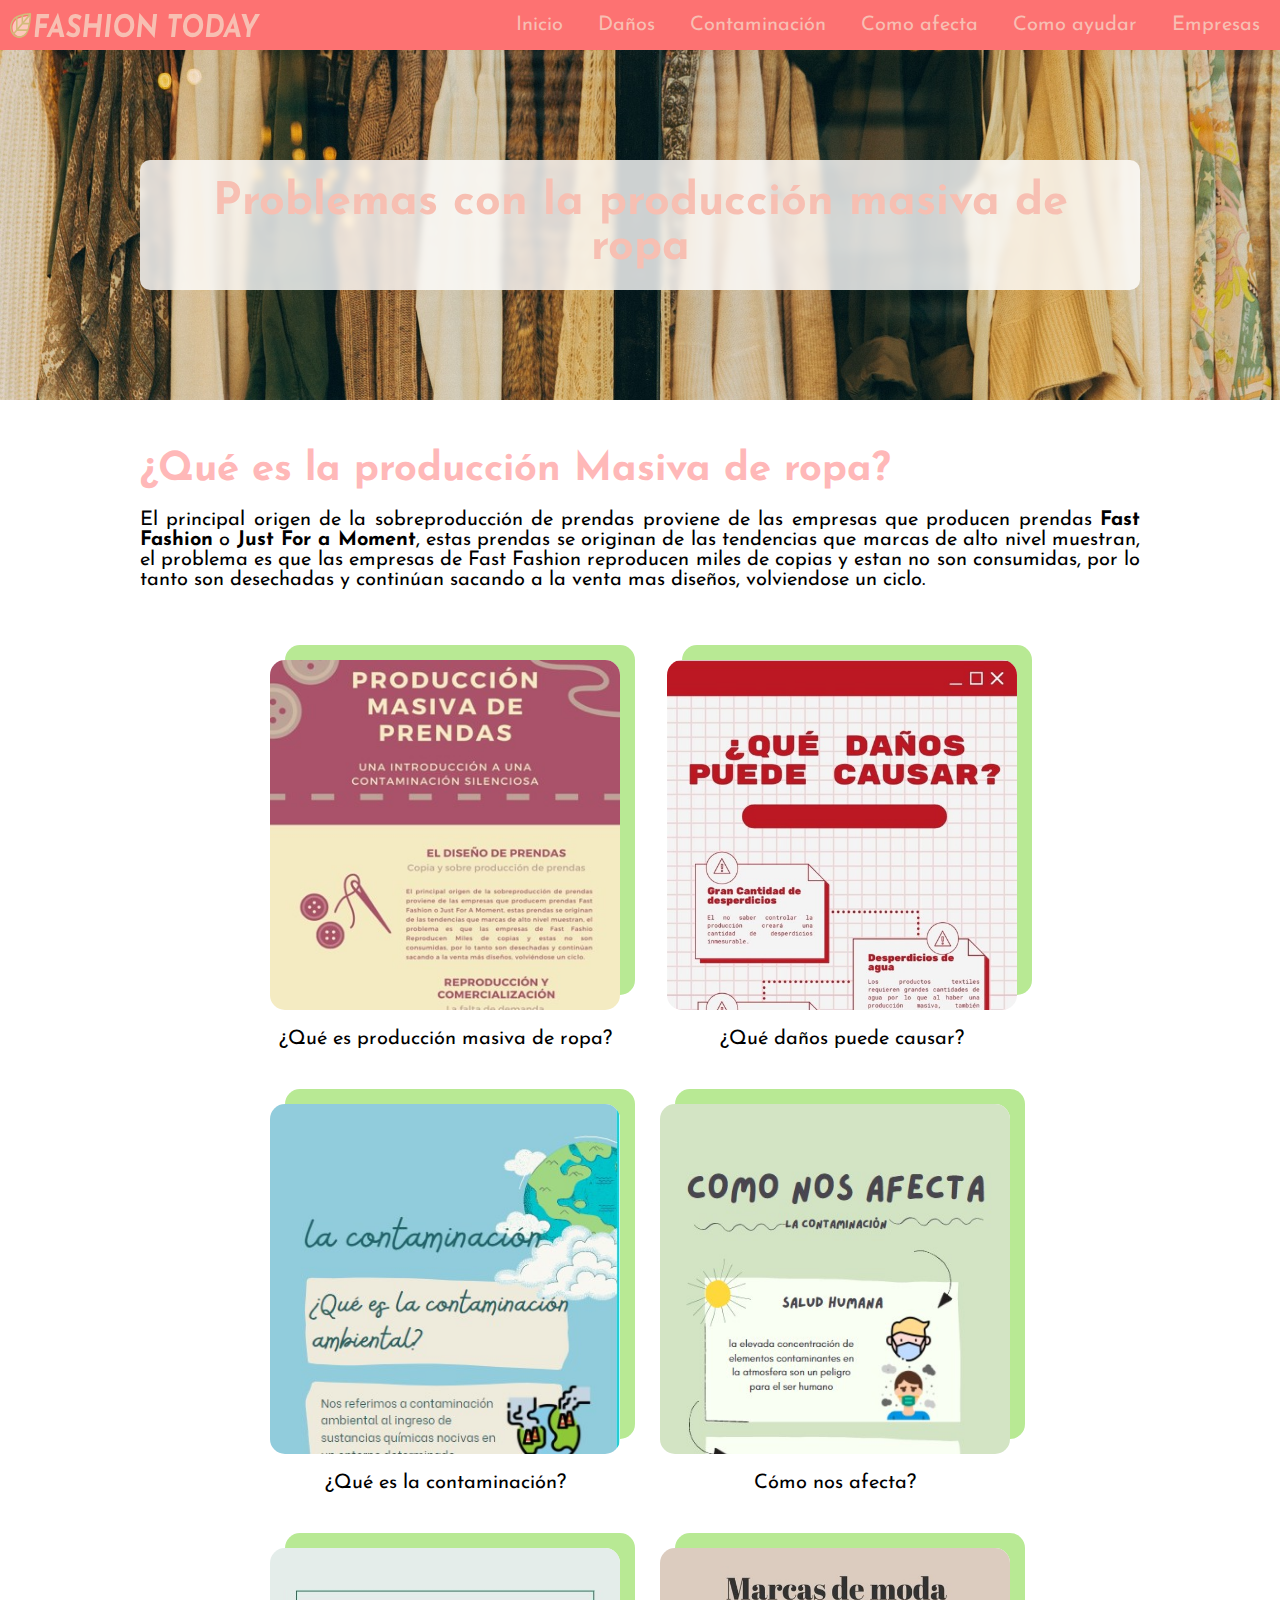
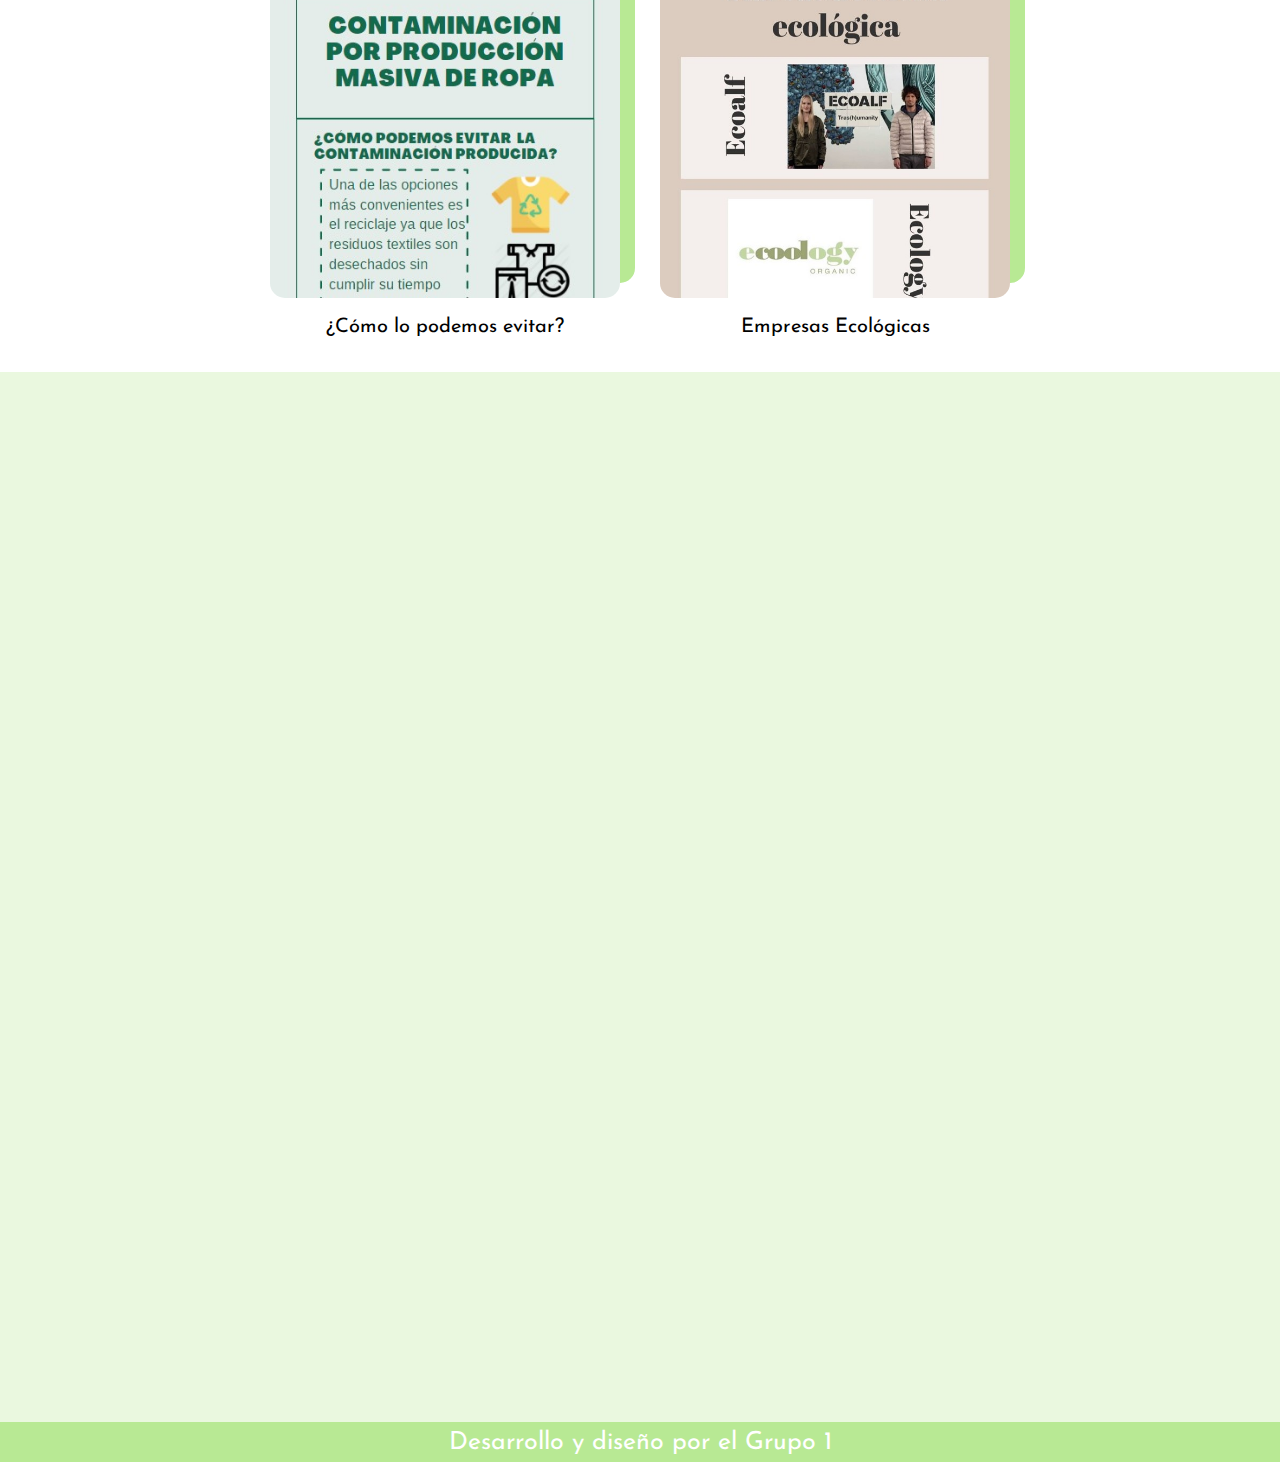
==== commit 1d553faa: "Add files via upload" ====
--- a/index.html
+++ b/index.html
@@ -52,11 +52,13 @@
         <div class="portadas">
         </div> 
     </div>
+    <div class="comentarios-container">
+        <iframe class="comentarios" src="https://docs.google.com/forms/d/e/1FAIpQLScBS8gY517dmXYC-LuGQ8W8-0NAPYca67h9lNyNvXtRGsnp5w/viewform?embedded=true" width="640" height="1050" frameborder="0" marginheight="0" marginwidth="0">Cargando…</iframe>
+    </div>
     <footer>
         <p>Desarrollo y diseño por el Grupo 1</p>
     </footer>
 
-
     <script src="main.js"></script>
 </body>
 </html>--- a/style.css
+++ b/style.css
@@ -177,6 +177,12 @@
 footer p{
     color: white;
 }
+.comentarios-container{
+    background: rgb(234, 248, 223);
+    display: flex;
+    justify-content: center;
+}
+
 
 @media (max-width:1050px) {
     footer{
